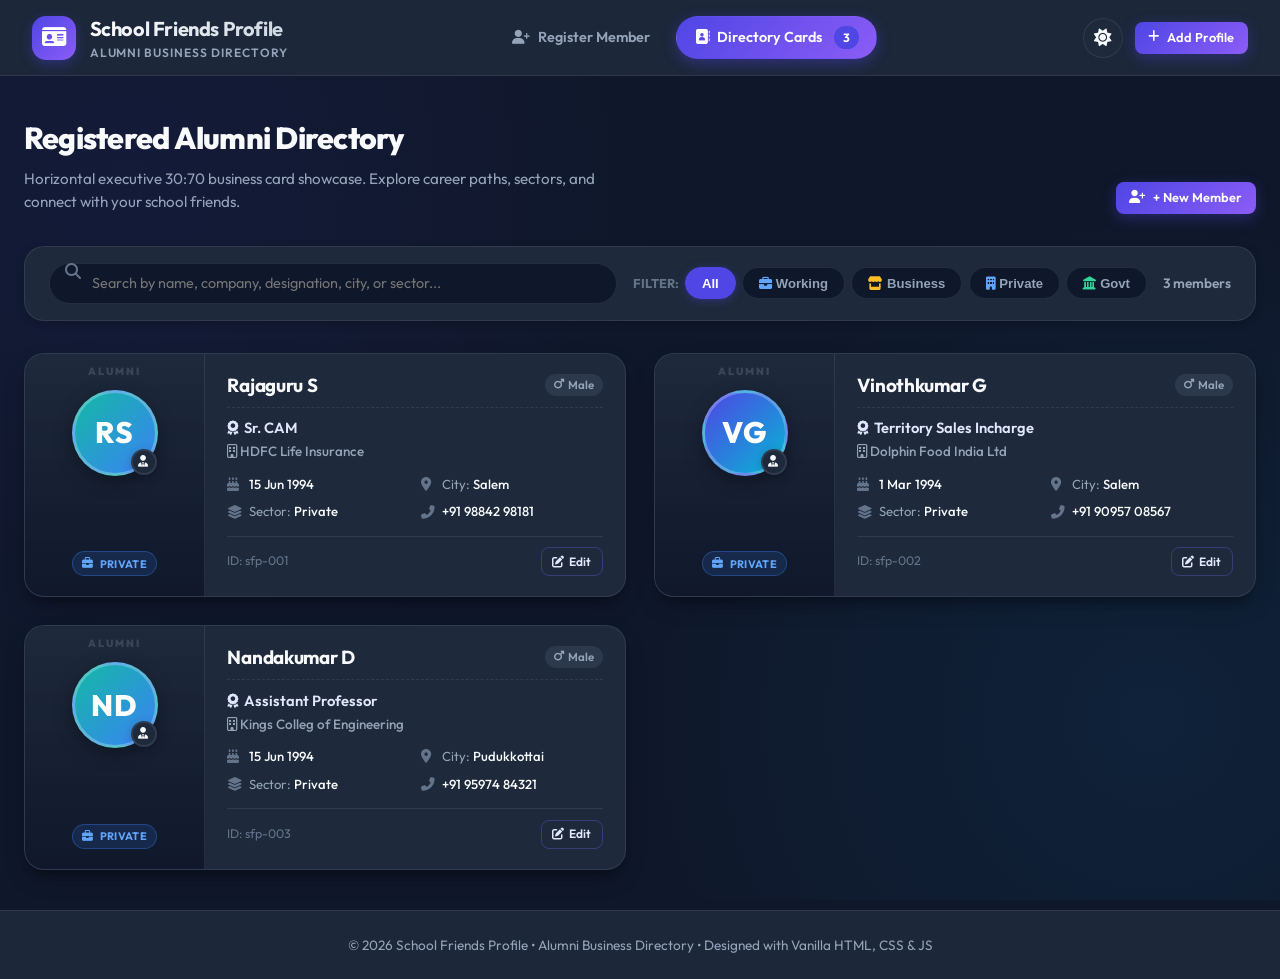
==== profiles.html @ 25471fa2 "INit" ====
<!DOCTYPE html>
<html lang="en" data-theme="dark">
<head>
  <meta charset="UTF-8">
  <meta name="viewport" content="width=device-width, initial-scale=1.0">
  <title>School Friends Profile | Business Card Directory</title>
  
  <!-- Modern Google Fonts -->
  <link rel="preconnect" href="https://fonts.googleapis.com">
  <link rel="preconnect" href="https://fonts.gstatic.com" crossorigin>
  <link href="https://fonts.googleapis.com/css2?family=Outfit:wght@400;500;600;700;800&family=Plus+Jakarta+Sans:wght@400;500;600;700&display=swap" rel="stylesheet">
  
  <!-- Font Awesome Icons -->
  <link rel="stylesheet" href="https://cdnjs.cloudflare.com/ajax/libs/font-awesome/6.5.1/css/all.min.css">
  
  <!-- Custom Styles -->
  <link rel="stylesheet" href="css/style.css">
</head>
<body>

  <!-- Navigation Bar -->
  <header class="site-header">
    <div class="header-container">
      <div class="brand">
        <div class="brand-icon">
          <i class="fas fa-id-card"></i>
        </div>
        <div class="brand-text">
          <h1>School Friends Profile</h1>
          <p>Alumni Business Directory</p>
        </div>
      </div>

      <nav>
        <ul class="nav-links">
          <li class="nav-item">
            <a href="index.html">
              <i class="fas fa-user-plus"></i>
              <span>Register Member</span>
            </a>
          </li>
          <li class="nav-item">
            <a href="profiles.html" class="active">
              <i class="fas fa-address-book"></i>
              <span>Directory Cards</span>
              <span class="badge-count" id="navProfileCount">0</span>
            </a>
          </li>
        </ul>
      </nav>

      <div class="header-actions">
        <button type="button" class="btn-icon" id="themeToggleBtn" title="Toggle Light/Dark Theme">
          <i class="fas fa-sun"></i>
        </button>
        <a href="index.html" class="btn btn-primary btn-sm">
          <i class="fas fa-plus"></i> Add Profile
        </a>
      </div>
    </div>
  </header>

  <!-- Main Content -->
  <main class="main-wrapper">
    <!-- Page Header Intro -->
    <div class="page-intro">
      <div>
        <h2 class="page-title">Registered Alumni Directory</h2>
        <p class="page-subtitle">Horizontal executive 30:70 business card showcase. Explore career paths, sectors, and connect with your school friends.</p>
      </div>
      <div class="page-intro-actions">
        <a href="index.html" class="btn btn-primary btn-sm">
          <i class="fas fa-user-plus"></i> + New Member
        </a>
      </div>
    </div>

    <!-- Search & Filter Controls -->
    <section class="filter-bar">
      <!-- Search Input -->
      <div class="search-box">
        <i class="fas fa-search input-icon"></i>
        <input 
          type="text" 
          id="searchQuery" 
          class="search-input" 
          placeholder="Search by name, company, designation, city, or sector..."
        >
      </div>

      <!-- Filter Category Pills -->
      <div class="filter-pills">
        <span style="font-size: 0.8rem; font-weight: 700; color: var(--text-dim); text-transform: uppercase;">Filter:</span>
        <button type="button" class="filter-pill active" data-filter="ALL">All</button>
        <button type="button" class="filter-pill" data-filter="Working">
          <i class="fas fa-briefcase" style="color: #60a5fa;"></i> Working
        </button>
        <button type="button" class="filter-pill" data-filter="Business">
          <i class="fas fa-store" style="color: #fbbf24;"></i> Business
        </button>
        <button type="button" class="filter-pill" data-filter="Private">
          <i class="fas fa-building" style="color: #60a5fa;"></i> Private
        </button>
        <button type="button" class="filter-pill" data-filter="Govt">
          <i class="fas fa-landmark" style="color: #34d399;"></i> Govt
        </button>
      </div>

      <div style="font-size: 0.85rem; color: var(--text-muted); font-weight: 600;" id="filteredCount">
        Showing all members
      </div>
    </section>

    <!-- 30:70 Horizontal Business Cards Grid -->
    <section class="biz-cards-grid" id="bizCardsContainer">
      <!-- Cards rendered dynamically via js/profiles.js -->
    </section>
  </main>

  <!-- Footer -->
  <footer class="site-footer">
    <p>&copy; 2026 School Friends Profile &bull; Alumni Business Directory &bull; Designed with Vanilla HTML, CSS & JS</p>
  </footer>

  <!-- Scripts -->
  <script src="js/app.js"></script>
  <script src="js/profiles.js"></script>
</body>
</html>
---- css/style.css ----
/* ==========================================================================
   School Friends Profile - Modern Executive Business Card Design System
   ========================================================================== */

:root {
  --primary: #4f46e5;
  --primary-hover: #4338ca;
  --primary-light: #e0e7ff;
  --secondary: #0ea5e9;
  --accent: #8b5cf6;
  
  --bg-app: #0f172a;
  --bg-surface: #1e293b;
  --bg-surface-elevated: #334155;
  --bg-card: rgba(30, 41, 59, 0.95);
  --bg-input: #0f172a;
  
  --text-main: #f8fafc;
  --text-muted: #94a3b8;
  --text-dim: #64748b;
  
  --border-color: rgba(148, 163, 184, 0.15);
  --border-focus: #6366f1;
  
  --sector-private-bg: rgba(59, 130, 246, 0.15);
  --sector-private-text: #60a5fa;
  --sector-private-border: rgba(59, 130, 246, 0.35);

  --sector-govt-bg: rgba(16, 185, 129, 0.15);
  --sector-govt-text: #34d399;
  --sector-govt-border: rgba(16, 185, 129, 0.35);

  --sector-self-bg: rgba(245, 158, 11, 0.15);
  --sector-self-text: #fbbf24;
  --sector-self-border: rgba(245, 158, 11, 0.35);

  --radius-sm: 8px;
  --radius-md: 14px;
  --radius-lg: 20px;
  --radius-full: 9999px;

  --shadow-sm: 0 2px 8px rgba(0, 0, 0, 0.2);
  --shadow-md: 0 10px 25px -5px rgba(0, 0, 0, 0.3), 0 8px 10px -6px rgba(0, 0, 0, 0.3);
  --shadow-lg: 0 20px 40px -15px rgba(0, 0, 0, 0.5);
  --shadow-glow: 0 0 25px rgba(99, 102, 241, 0.25);
  
  --transition: all 0.25s cubic-bezier(0.4, 0, 0.2, 1);
  --font-family: 'Outfit', 'Plus Jakarta Sans', -apple-system, BlinkMacSystemFont, sans-serif;
}

/* Light Theme Variables */
[data-theme="light"] {
  --bg-app: #f1f5f9;
  --bg-surface: #ffffff;
  --bg-surface-elevated: #f8fafc;
  --bg-card: rgba(255, 255, 255, 0.96);
  --bg-input: #f8fafc;
  
  --text-main: #0f172a;
  --text-muted: #475569;
  --text-dim: #94a3b8;
  
  --border-color: rgba(203, 213, 225, 0.8);
  --border-focus: #4f46e5;
  
  --sector-private-bg: #eff6ff;
  --sector-private-text: #1d4ed8;
  --sector-private-border: #bfdbfe;

  --sector-govt-bg: #ecfdf5;
  --sector-govt-text: #047857;
  --sector-govt-border: #a7f3d0;

  --sector-self-bg: #fffbeb;
  --sector-self-text: #b45309;
  --sector-self-border: #fde68a;

  --shadow-sm: 0 2px 6px rgba(15, 23, 42, 0.05);
  --shadow-md: 0 10px 25px -5px rgba(15, 23, 42, 0.08);
  --shadow-lg: 0 20px 35px -10px rgba(15, 23, 42, 0.12);
}

/* Reset & Base */
*, *::before, *::after {
  box-sizing: border-box;
  margin: 0;
  padding: 0;
}

body {
  font-family: var(--font-family);
  background-color: var(--bg-app);
  color: var(--text-main);
  min-height: 100vh;
  line-height: 1.5;
  display: flex;
  flex-direction: column;
  transition: background-color 0.3s ease, color 0.3s ease;
  overflow-x: hidden;
  background-image: 
    radial-gradient(circle at 10% 20%, rgba(79, 70, 229, 0.08) 0%, transparent 40%),
    radial-gradient(circle at 90% 80%, rgba(14, 165, 233, 0.08) 0%, transparent 40%);
  background-attachment: fixed;
}

a {
  color: inherit;
  text-decoration: none;
}

/* ==========================================================================
   Header & Navigation
   ========================================================================== */
.site-header {
  position: sticky;
  top: 0;
  z-index: 100;
  background: var(--bg-card);
  backdrop-filter: blur(12px);
  -webkit-backdrop-filter: blur(12px);
  border-bottom: 1px solid var(--border-color);
  padding: 0.85rem 2rem;
  transition: var(--transition);
}

.header-container {
  max-width: 1300px;
  margin: 0 auto;
  display: flex;
  align-items: center;
  justify-content: space-between;
  gap: 1.5rem;
}

.brand {
  display: flex;
  align-items: center;
  gap: 0.85rem;
}

.brand-icon {
  width: 44px;
  height: 44px;
  border-radius: var(--radius-md);
  background: linear-gradient(135deg, var(--primary), var(--accent));
  display: flex;
  align-items: center;
  justify-content: center;
  color: #fff;
  font-size: 1.35rem;
  box-shadow: 0 4px 12px rgba(79, 70, 229, 0.35);
}

.brand-text h1 {
  font-size: 1.25rem;
  font-weight: 700;
  letter-spacing: -0.02em;
  background: linear-gradient(120deg, #fff, #cbd5e1);
  -webkit-background-clip: text;
  -webkit-text-fill-color: transparent;
}

[data-theme="light"] .brand-text h1 {
  background: linear-gradient(120deg, #0f172a, #334155);
  -webkit-background-clip: text;
  -webkit-text-fill-color: transparent;
}

.brand-text p {
  font-size: 0.75rem;
  color: var(--text-muted);
  text-transform: uppercase;
  letter-spacing: 0.08em;
  font-weight: 600;
}

.nav-links {
  display: flex;
  align-items: center;
  gap: 0.5rem;
  list-style: none;
}

.nav-item a {
  display: flex;
  align-items: center;
  gap: 0.5rem;
  padding: 0.55rem 1.1rem;
  font-size: 0.9rem;
  font-weight: 600;
  border-radius: var(--radius-full);
  color: var(--text-muted);
  transition: var(--transition);
  border: 1px solid transparent;
}

.nav-item a:hover {
  color: var(--text-main);
  background: rgba(148, 163, 184, 0.1);
}

.nav-item a.active {
  color: #ffffff;
  background: linear-gradient(135deg, var(--primary), var(--accent));
  box-shadow: 0 4px 14px rgba(79, 70, 229, 0.4);
}

.header-actions {
  display: flex;
  align-items: center;
  gap: 0.75rem;
}

.btn-icon {
  width: 40px;
  height: 40px;
  border-radius: var(--radius-full);
  background: var(--bg-surface);
  border: 1px solid var(--border-color);
  color: var(--text-main);
  display: flex;
  align-items: center;
  justify-content: center;
  cursor: pointer;
  transition: var(--transition);
  font-size: 1.1rem;
}

.btn-icon:hover {
  background: var(--bg-surface-elevated);
  transform: translateY(-2px);
  border-color: var(--border-focus);
}

.badge-count {
  background: var(--primary);
  color: white;
  font-size: 0.75rem;
  padding: 0.15rem 0.55rem;
  border-radius: var(--radius-full);
  font-weight: 700;
  margin-left: 0.25rem;
}

/* ==========================================================================
   Main Content Layout
   ========================================================================== */
.main-wrapper {
  flex: 1;
  max-width: 1300px;
  width: 100%;
  margin: 0 auto;
  padding: 2.5rem 1.5rem;
}

.page-intro {
  margin-bottom: 2rem;
  display: flex;
  justify-content: space-between;
  align-items: flex-end;
  flex-wrap: wrap;
  gap: 1.5rem;
}

.page-title {
  font-size: 1.9rem;
  font-weight: 800;
  letter-spacing: -0.025em;
  margin-bottom: 0.4rem;
}

.page-subtitle {
  color: var(--text-muted);
  font-size: 0.95rem;
  max-width: 600px;
}

/* ==========================================================================
   Buttons & Badges
   ========================================================================== */
.btn {
  display: inline-flex;
  align-items: center;
  justify-content: center;
  gap: 0.5rem;
  padding: 0.65rem 1.35rem;
  border-radius: var(--radius-md);
  font-size: 0.92rem;
  font-weight: 600;
  cursor: pointer;
  transition: var(--transition);
  border: none;
  font-family: inherit;
  text-decoration: none;
}

.btn-primary {
  background: linear-gradient(135deg, var(--primary), var(--accent));
  color: #fff;
  box-shadow: 0 4px 14px rgba(79, 70, 229, 0.35);
}

.btn-primary:hover {
  background: linear-gradient(135deg, var(--primary-hover), var(--primary));
  box-shadow: 0 6px 20px rgba(79, 70, 229, 0.5);
  transform: translateY(-2px);
}

.btn-outline {
  background: transparent;
  color: var(--text-main);
  border: 1px solid var(--border-color);
}

.btn-outline:hover {
  background: var(--bg-surface);
  border-color: var(--text-muted);
  transform: translateY(-2px);
}

.btn-secondary {
  background: var(--bg-surface-elevated);
  color: var(--text-main);
  border: 1px solid var(--border-color);
}

.btn-secondary:hover {
  background: var(--primary);
  color: #fff;
  border-color: var(--primary);
}

.btn-sm {
  padding: 0.4rem 0.85rem;
  font-size: 0.8rem;
  border-radius: var(--radius-sm);
}

/* Sector Badges */
.sector-badge {
  display: inline-flex;
  align-items: center;
  gap: 0.4rem;
  padding: 0.25rem 0.75rem;
  border-radius: var(--radius-full);
  font-size: 0.75rem;
  font-weight: 700;
  letter-spacing: 0.03em;
  text-transform: uppercase;
  border: 1px solid transparent;
}

.sector-private {
  background: var(--sector-private-bg);
  color: var(--sector-private-text);
  border-color: var(--sector-private-border);
}

.sector-govt {
  background: var(--sector-govt-bg);
  color: var(--sector-govt-text);
  border-color: var(--sector-govt-border);
}

.sector-self {
  background: var(--sector-self-bg);
  color: var(--sector-self-text);
  border-color: var(--sector-self-border);
}

/* ==========================================================================
   Form Page Styles
   ========================================================================== */
.form-layout {
  display: grid;
  grid-template-columns: 1fr 380px;
  gap: 2rem;
  align-items: start;
}

@media (max-width: 960px) {
  .form-layout {
    grid-template-columns: 1fr;
  }
}

.form-card {
  background: var(--bg-surface);
  border: 1px solid var(--border-color);
  border-radius: var(--radius-lg);
  padding: 2.25rem;
  box-shadow: var(--shadow-md);
  position: relative;
  overflow: hidden;
}

.form-card::before {
  content: '';
  position: absolute;
  top: 0;
  left: 0;
  right: 0;
  height: 4px;
  background: linear-gradient(90deg, var(--primary), var(--accent), var(--secondary));
}

.form-grid {
  display: grid;
  grid-template-columns: repeat(2, 1fr);
  gap: 1.25rem 1.5rem;
  margin-top: 1.5rem;
}

.form-col-full {
  grid-column: span 2;
}

@media (max-width: 640px) {
  .form-grid {
    grid-template-columns: 1fr;
  }
  .form-col-full {
    grid-column: span 1;
  }
  .form-card {
    padding: 1.5rem;
  }
}

.form-group {
  display: flex;
  flex-direction: column;
  gap: 0.45rem;
}

.form-label {
  font-size: 0.85rem;
  font-weight: 600;
  color: var(--text-main);
  display: flex;
  align-items: center;
  gap: 0.35rem;
}

.form-label .required {
  color: #ef4444;
}

.input-wrapper {
  position: relative;
  display: flex;
  align-items: center;
}

.input-icon {
  position: absolute;
  left: 1rem;
  color: var(--text-dim);
  font-size: 1rem;
  pointer-events: none;
}

.form-control {
  width: 100%;
  padding: 0.75rem 1rem 0.75rem 2.65rem;
  background: var(--bg-input);
  border: 1px solid var(--border-color);
  border-radius: var(--radius-md);
  color: var(--text-main);
  font-size: 0.95rem;
  font-family: inherit;
  transition: var(--transition);
}

.form-control:focus {
  outline: none;
  border-color: var(--border-focus);
  box-shadow: 0 0 0 3px rgba(99, 102, 241, 0.2);
}

.form-control::placeholder {
  color: var(--text-dim);
}

/* Radio Sector Group */
.sector-options {
  display: grid;
  grid-template-columns: repeat(3, 1fr);
  gap: 0.75rem;
  margin-top: 0.25rem;
}

.sector-option {
  position: relative;
}

.sector-option input[type="radio"] {
  position: absolute;
  opacity: 0;
  width: 0;
  height: 0;
}

.sector-label {
  display: flex;
  flex-direction: column;
  align-items: center;
  justify-content: center;
  gap: 0.35rem;
  padding: 0.75rem 0.5rem;
  border: 1px solid var(--border-color);
  border-radius: var(--radius-md);
  background: var(--bg-input);
  cursor: pointer;
  transition: var(--transition);
  text-align: center;
  font-size: 0.85rem;
  font-weight: 600;
}

.sector-option input[type="radio"]:checked + .sector-label {
  border-color: var(--primary);
  background: rgba(79, 70, 229, 0.12);
  color: #fff;
  box-shadow: 0 0 0 2px rgba(79, 70, 229, 0.3);
}

[data-theme="light"] .sector-option input[type="radio"]:checked + .sector-label {
  color: var(--primary);
}

.sector-label i {
  font-size: 1.25rem;
}

.occ-type-label {
  padding: 1rem 0.85rem;
  border-radius: var(--radius-md);
  border: 1.5px solid var(--border-color);
  background: var(--bg-input);
  display: flex;
  flex-direction: column;
  align-items: center;
  justify-content: center;
  gap: 0.35rem;
  cursor: pointer;
  transition: var(--transition);
}

.occ-type-label:hover {
  border-color: var(--primary);
  transform: translateY(-2px);
}

/* Photo Uploader Component in Form */
.photo-uploader-box {
  display: flex;
  align-items: center;
  gap: 1.5rem;
  padding: 1rem;
  background: var(--bg-input);
  border: 1px dashed var(--border-color);
  border-radius: var(--radius-md);
  transition: var(--transition);
}

.photo-uploader-box:hover {
  border-color: var(--primary);
}

.photo-preview-wrap {
  width: 75px;
  height: 75px;
  border-radius: var(--radius-md);
  overflow: hidden;
  border: 2px solid var(--border-color);
  background: var(--bg-surface-elevated);
  flex-shrink: 0;
  position: relative;
}

.photo-preview-wrap img {
  width: 100%;
  height: 100%;
  object-fit: cover;
}

.photo-upload-controls {
  flex: 1;
}

.photo-upload-controls p {
  font-size: 0.8rem;
  color: var(--text-muted);
  margin-top: 0.35rem;
}

.file-input-btn {
  display: inline-flex;
  align-items: center;
  gap: 0.4rem;
  font-size: 0.85rem;
  font-weight: 600;
  padding: 0.45rem 0.95rem;
  background: var(--bg-surface-elevated);
  border: 1px solid var(--border-color);
  border-radius: var(--radius-sm);
  color: var(--text-main);
  cursor: pointer;
  transition: var(--transition);
}

.file-input-btn:hover {
  background: var(--primary);
  color: #fff;
  border-color: var(--primary);
}

/* Sidebar Live Card Preview */
.live-preview-panel {
  position: sticky;
  top: 90px;
}

.preview-title {
  font-size: 0.9rem;
  text-transform: uppercase;
  letter-spacing: 0.08em;
  font-weight: 700;
  color: var(--text-dim);
  margin-bottom: 0.85rem;
  display: flex;
  align-items: center;
  gap: 0.5rem;
}

/* ==========================================================================
   Horizontal Business Card (30:70 Split)
   ========================================================================== */
.biz-cards-grid {
  display: grid;
  grid-template-columns: repeat(auto-fill, minmax(480px, 1fr));
  gap: 1.75rem;
}

@media (max-width: 580px) {
  .biz-cards-grid {
    grid-template-columns: 1fr;
  }
}

.biz-card {
  display: grid;
  grid-template-columns: 30% 70%;
  min-height: 235px;
  background: var(--bg-surface);
  border: 1px solid var(--border-color);
  border-radius: var(--radius-lg);
  overflow: hidden;
  box-shadow: var(--shadow-md);
  transition: var(--transition);
  position: relative;
}

.biz-card:hover {
  transform: translateY(-4px);
  box-shadow: var(--shadow-lg), var(--shadow-glow);
  border-color: rgba(99, 102, 241, 0.4);
}

/* 30% Left Section (Visual / Profile Avatar / Admin Action) */
.biz-card-visual {
  width: 100%;
  background: linear-gradient(180deg, rgba(30, 41, 59, 0.8) 0%, rgba(15, 23, 42, 0.95) 100%);
  border-right: 1px solid var(--border-color);
  padding: 1.25rem 0.75rem;
  display: flex;
  flex-direction: column;
  align-items: center;
  justify-content: space-between;
  text-align: center;
  position: relative;
  overflow: hidden;
}

[data-theme="light"] .biz-card-visual {
  background: linear-gradient(180deg, #f8fafc 0%, #f1f5f9 100%);
  border-right-color: rgba(203, 213, 225, 0.8);
}

/* Decorative watermark in 30% visual */
.biz-card-visual::before {
  content: 'ALUMNI';
  position: absolute;
  top: 10px;
  font-size: 0.65rem;
  font-weight: 900;
  letter-spacing: 0.2em;
  color: var(--text-dim);
  opacity: 0.4;
  text-transform: uppercase;
}

.biz-avatar-box {
  position: relative;
  width: 86px;
  height: 86px;
  margin-top: 1rem;
  margin-bottom: 0.5rem;
}

.biz-avatar-circle {
  width: 100%;
  height: 100%;
  border-radius: var(--radius-full);
  display: flex;
  align-items: center;
  justify-content: center;
  font-weight: 800;
  font-size: 1.85rem;
  color: #ffffff;
  text-transform: uppercase;
  letter-spacing: 0.05em;
  box-shadow: 0 6px 18px rgba(0, 0, 0, 0.35);
  border: 3px solid rgba(255, 255, 255, 0.25);
  transition: var(--transition);
  user-select: none;
  position: relative;
}

[data-theme="light"] .biz-avatar-circle {
  border: 3px solid #ffffff;
  box-shadow: 0 6px 16px rgba(0, 0, 0, 0.12);
}

.biz-avatar-badge {
  position: absolute;
  bottom: -2px;
  right: -2px;
  width: 26px;
  height: 26px;
  border-radius: var(--radius-full);
  background: var(--bg-surface);
  border: 2px solid var(--border-color);
  color: var(--text-main);
  display: flex;
  align-items: center;
  justify-content: center;
  font-size: 0.72rem;
  box-shadow: var(--shadow-sm);
}

.biz-avatar-img {
  width: 100%;
  height: 100%;
  border-radius: var(--radius-full);
  object-fit: cover;
  border: 3px solid rgba(255, 255, 255, 0.15);
  box-shadow: 0 4px 12px rgba(0, 0, 0, 0.3);
  transition: var(--transition);
  background-color: var(--bg-surface-elevated);
}

[data-theme="light"] .biz-avatar-img {
  border: 3px solid #ffffff;
  box-shadow: 0 4px 10px rgba(0, 0, 0, 0.1);
}

/* Admin Image Update Overlay Button */
.admin-photo-trigger {
  position: absolute;
  bottom: 0;
  right: 0;
  width: 28px;
  height: 28px;
  border-radius: var(--radius-full);
  background: var(--primary);
  color: #fff;
  border: 2px solid var(--bg-surface);
  display: flex;
  align-items: center;
  justify-content: center;
  cursor: pointer;
  font-size: 0.75rem;
  transition: var(--transition);
  box-shadow: var(--shadow-sm);
}

.admin-photo-trigger:hover {
  background: var(--accent);
  transform: scale(1.15);
}

.biz-card-visual .sector-badge {
  font-size: 0.68rem;
  padding: 0.2rem 0.55rem;
  white-space: nowrap;
}

.admin-quick-text {
  font-size: 0.7rem;
  color: var(--text-dim);
  cursor: pointer;
  transition: var(--transition);
  margin-top: 0.25rem;
}

.admin-quick-text:hover {
  color: var(--primary-light);
  text-decoration: underline;
}

/* 70% Right Section (Detailed Business Information) */
.biz-card-content {
  width: 100%;
  padding: 1.25rem 1.4rem;
  display: flex;
  flex-direction: column;
  justify-content: space-between;
}

.biz-card-header {
  display: flex;
  align-items: flex-start;
  justify-content: space-between;
  gap: 0.5rem;
  margin-bottom: 0.6rem;
  padding-bottom: 0.6rem;
  border-bottom: 1px dashed var(--border-color);
}

.biz-name {
  font-size: 1.18rem;
  font-weight: 700;
  color: var(--text-main);
  line-height: 1.25;
  letter-spacing: -0.015em;
}

.biz-gender-tag {
  font-size: 0.72rem;
  padding: 0.15rem 0.55rem;
  border-radius: var(--radius-full);
  background: rgba(148, 163, 184, 0.12);
  color: var(--text-muted);
  font-weight: 600;
  display: inline-flex;
  align-items: center;
  gap: 0.25rem;
  flex-shrink: 0;
}

.biz-role-section {
  margin-bottom: 0.85rem;
}

.biz-designation {
  font-size: 0.92rem;
  font-weight: 600;
  color: var(--primary-light);
  display: flex;
  align-items: center;
  gap: 0.35rem;
}

[data-theme="light"] .biz-designation {
  color: var(--primary);
}

.biz-company {
  font-size: 0.84rem;
  color: var(--text-muted);
  font-weight: 500;
  margin-top: 0.1rem;
}

/* 70% Content Metadata Grid */
.biz-meta-grid {
  display: grid;
  grid-template-columns: 1fr 1fr;
  gap: 0.5rem 0.75rem;
  margin-bottom: 0.85rem;
  font-size: 0.82rem;
}

.biz-meta-item {
  display: flex;
  align-items: center;
  gap: 0.45rem;
  color: var(--text-muted);
}

.biz-meta-item i {
  color: var(--text-dim);
  font-size: 0.85rem;
  width: 14px;
}

.biz-meta-item strong {
  color: var(--text-main);
  font-weight: 500;
}

/* Card Footer Toolbar */
.biz-card-footer {
  display: flex;
  align-items: center;
  justify-content: space-between;
  padding-top: 0.65rem;
  border-top: 1px solid var(--border-color);
  font-size: 0.78rem;
  color: var(--text-dim);
}

.biz-card-actions {
  display: flex;
  align-items: center;
  gap: 0.45rem;
}

.action-btn {
  background: transparent;
  border: 1px solid var(--border-color);
  border-radius: var(--radius-sm);
  color: var(--text-muted);
  padding: 0.25rem 0.55rem;
  font-size: 0.75rem;
  cursor: pointer;
  transition: var(--transition);
  display: inline-flex;
  align-items: center;
  gap: 0.3rem;
  font-family: inherit;
}

.action-btn:hover {
  background: var(--bg-surface-elevated);
  color: var(--text-main);
  border-color: var(--border-focus);
}

.action-btn.edit-btn {
  color: var(--primary-light);
  border-color: rgba(99, 102, 241, 0.35);
  padding: 0.28rem 0.65rem;
  font-weight: 600;
}

.action-btn.edit-btn:hover {
  background: var(--primary);
  color: #ffffff;
  border-color: var(--primary);
  box-shadow: 0 2px 8px rgba(79, 70, 229, 0.35);
}

/* Responsive Horizontal Business Card scaling on mobile */
@media (max-width: 600px) {
  .biz-card {
    grid-template-columns: 32% 68%;
    min-height: 200px;
    border-radius: var(--radius-md);
  }
  .biz-card-visual {
    padding: 0.9rem 0.35rem;
  }
  .biz-card-visual::before {
    display: none; /* Hide top decorative watermark on mobile for cleaner look */
  }
  .biz-avatar-box {
    width: 64px;
    height: 64px;
    margin-top: 0.5rem;
    margin-bottom: 0.35rem;
  }
  .admin-photo-trigger {
    width: 24px;
    height: 24px;
    font-size: 0.65rem;
  }
  .biz-card-visual .sector-badge {
    font-size: 0.62rem;
    padding: 0.18rem 0.45rem;
    letter-spacing: 0;
  }
  .admin-quick-text {
    font-size: 0.64rem;
    margin-top: 0.2rem;
  }
  .biz-card-content {
    padding: 0.85rem 0.95rem;
  }
  .biz-card-header {
    margin-bottom: 0.4rem;
    padding-bottom: 0.4rem;
  }
  .biz-name {
    font-size: 1.05rem;
    line-height: 1.25;
  }
  .biz-gender-tag {
    font-size: 0.68rem;
    padding: 0.12rem 0.45rem;
  }
  .biz-role-section {
    margin-bottom: 0.55rem;
  }
  .biz-designation {
    font-size: 0.82rem;
  }
  .biz-company {
    font-size: 0.78rem;
  }
  .biz-meta-grid {
    grid-template-columns: 1fr;
    gap: 0.35rem;
    margin-bottom: 0.55rem;
    font-size: 0.78rem;
  }
  .biz-meta-item i {
    font-size: 0.78rem;
    width: 13px;
  }
  .biz-card-footer {
    padding-top: 0.5rem;
    font-size: 0.72rem;
  }
  .action-btn {
    padding: 0.22rem 0.48rem;
    font-size: 0.72rem;
  }
}

@media (max-width: 380px) {
  .biz-card {
    grid-template-columns: 34% 66%;
  }
  .biz-avatar-box {
    width: 54px;
    height: 54px;
  }
  .biz-card-content {
    padding: 0.75rem 0.75rem;
  }
  .biz-name {
    font-size: 0.96rem;
  }
  .biz-designation {
    font-size: 0.78rem;
  }
  .biz-meta-grid {
    font-size: 0.74rem;
  }
}

/* ==========================================================================
   Filter & Search Bar (Profiles Page)
   ========================================================================== */
.filter-bar {
  background: var(--bg-surface);
  border: 1px solid var(--border-color);
  border-radius: var(--radius-lg);
  padding: 1rem 1.5rem;
  margin-bottom: 2rem;
  display: flex;
  align-items: center;
  justify-content: space-between;
  flex-wrap: wrap;
  gap: 1rem;
  box-shadow: var(--shadow-sm);
}

.search-box {
  position: relative;
  flex: 1;
  min-width: 260px;
}

.search-input {
  width: 100%;
  padding: 0.65rem 1rem 0.65rem 2.6rem;
  background: var(--bg-input);
  border: 1px solid var(--border-color);
  border-radius: var(--radius-full);
  color: var(--text-main);
  font-size: 0.9rem;
  font-family: inherit;
}

.search-input:focus {
  outline: none;
  border-color: var(--border-focus);
}

.filter-pills {
  display: flex;
  align-items: center;
  gap: 0.4rem;
  flex-wrap: wrap;
}

.filter-pill {
  padding: 0.45rem 1rem;
  border-radius: var(--radius-full);
  background: var(--bg-input);
  border: 1px solid var(--border-color);
  color: var(--text-muted);
  font-size: 0.82rem;
  font-weight: 600;
  cursor: pointer;
  transition: var(--transition);
}

.filter-pill:hover {
  color: var(--text-main);
  background: var(--bg-surface-elevated);
}

.filter-pill.active {
  background: var(--primary);
  color: #fff;
  border-color: var(--primary);
  box-shadow: 0 2px 8px rgba(79, 70, 229, 0.35);
}

/* ==========================================================================
   Modals & Popups (Admin Image Modal, Export/Import JSON)
   ========================================================================== */
.modal-backdrop {
  position: fixed;
  inset: 0;
  background: rgba(0, 0, 0, 0.7);
  backdrop-filter: blur(5px);
  -webkit-backdrop-filter: blur(5px);
  display: flex;
  align-items: center;
  justify-content: center;
  padding: 1.5rem;
  z-index: 1000;
  opacity: 0;
  pointer-events: none;
  transition: opacity 0.25s ease;
}

.modal-backdrop.open {
  opacity: 1;
  pointer-events: auto;
}

.modal-card {
  background: var(--bg-surface);
  border: 1px solid var(--border-color);
  border-radius: var(--radius-lg);
  max-width: 500px;
  width: 100%;
  padding: 2rem;
  box-shadow: var(--shadow-lg);
  transform: translateY(20px) scale(0.97);
  transition: transform 0.25s cubic-bezier(0.4, 0, 0.2, 1);
}

.modal-backdrop.open .modal-card {
  transform: translateY(0) scale(1);
}

.modal-header {
  display: flex;
  align-items: center;
  justify-content: space-between;
  margin-bottom: 1.25rem;
  padding-bottom: 0.75rem;
  border-bottom: 1px solid var(--border-color);
}

.modal-title {
  font-size: 1.25rem;
  font-weight: 700;
  display: flex;
  align-items: center;
  gap: 0.5rem;
}

.modal-close {
  background: transparent;
  border: none;
  color: var(--text-dim);
  font-size: 1.25rem;
  cursor: pointer;
  padding: 0.25rem;
  border-radius: var(--radius-sm);
  transition: var(--transition);
}

.modal-close:hover {
  color: #ef4444;
}

.modal-footer {
  margin-top: 1.5rem;
  display: flex;
  align-items: center;
  justify-content: flex-end;
  gap: 0.75rem;
}

/* Avatar presets in Admin modal */
.avatar-presets {
  display: grid;
  grid-template-columns: repeat(5, 1fr);
  gap: 0.6rem;
  margin: 1rem 0;
}

.preset-thumb {
  width: 100%;
  aspect-ratio: 1;
  border-radius: var(--radius-md);
  object-fit: cover;
  cursor: pointer;
  border: 2px solid transparent;
  transition: var(--transition);
}

.preset-thumb:hover, .preset-thumb.selected {
  border-color: var(--primary);
  transform: scale(1.08);
  box-shadow: 0 4px 10px rgba(79, 70, 229, 0.4);
}

/* Toast Notifications */
.toast-container {
  position: fixed;
  bottom: 2rem;
  right: 2rem;
  display: flex;
  flex-direction: column;
  gap: 0.75rem;
  z-index: 9999;
}

.toast {
  padding: 0.9rem 1.25rem;
  background: var(--bg-surface);
  border: 1px solid var(--border-color);
  border-radius: var(--radius-md);
  color: var(--text-main);
  box-shadow: var(--shadow-lg);
  display: flex;
  align-items: center;
  gap: 0.75rem;
  font-size: 0.9rem;
  min-width: 280px;
  animation: slideInToast 0.3s cubic-bezier(0.4, 0, 0.2, 1);
  border-left: 4px solid var(--primary);
}

.toast.success {
  border-left-color: #10b981;
}

.toast.error {
  border-left-color: #ef4444;
}

@keyframes slideInToast {
  from {
    transform: translateX(100%);
    opacity: 0;
  }
  to {
    transform: translateX(0);
    opacity: 1;
  }
}

/* Empty State */
.empty-state {
  text-align: center;
  padding: 4rem 2rem;
  background: var(--bg-surface);
  border: 1px dashed var(--border-color);
  border-radius: var(--radius-lg);
  grid-column: 1 / -1;
}

.empty-state i {
  font-size: 3.5rem;
  color: var(--text-dim);
  margin-bottom: 1rem;
}

.empty-state h3 {
  font-size: 1.25rem;
  margin-bottom: 0.5rem;
}

.empty-state p {
  color: var(--text-muted);
  max-width: 450px;
  margin: 0 auto 1.5rem;
  font-size: 0.92rem;
}

/* Footer */
.site-footer {
  margin-top: auto;
  border-top: 1px solid var(--border-color);
  background: var(--bg-card);
  padding: 1.5rem 2rem;
  text-align: center;
  font-size: 0.85rem;
  color: var(--text-muted);
}

/* ==========================================================================
   Comprehensive Mobile & Tablet Responsive Media Queries
   ========================================================================== */

/* Tablets & Large Phones (max-width: 768px) */
@media (max-width: 768px) {
  .site-header {
    padding: 0.65rem 1rem;
  }

  .header-container {
    flex-wrap: wrap;
    gap: 0.65rem;
  }

  .brand {
    gap: 0.65rem;
  }

  .brand-icon {
    width: 38px;
    height: 38px;
    font-size: 1.15rem;
  }

  .brand-text h1 {
    font-size: 1.05rem;
  }

  .brand-text p {
    font-size: 0.68rem;
  }

  nav {
    order: 3;
    width: 100%;
    margin-top: 0.2rem;
  }

  .nav-links {
    width: 100%;
    display: flex;
    background: var(--bg-surface);
    padding: 0.25rem;
    border-radius: var(--radius-full);
    border: 1px solid var(--border-color);
    gap: 0.25rem;
  }

  .nav-item {
    flex: 1;
  }

  .nav-item a {
    width: 100%;
    justify-content: center;
    padding: 0.45rem 0.65rem;
    font-size: 0.82rem;
  }
}

/* Mobile Devices (max-width: 640px) */
@media (max-width: 640px) {
  .main-wrapper {
    padding: 1.25rem 0.85rem;
  }

  .page-intro {
    flex-direction: column;
    align-items: stretch;
    gap: 0.85rem;
    margin-bottom: 1.25rem;
  }

  .page-title {
    font-size: 1.45rem;
  }

  .page-subtitle {
    font-size: 0.88rem;
  }

  .page-intro-actions {
    display: flex;
    gap: 0.5rem;
    width: 100%;
  }

  .page-intro-actions .btn {
    width: 100%;
    padding: 0.6rem 1rem;
    font-size: 0.88rem;
    text-align: center;
  }

  /* Filter Bar Mobile */
  .filter-bar {
    padding: 0.85rem 1rem;
    gap: 0.75rem;
    flex-direction: column;
    align-items: stretch;
    margin-bottom: 1.25rem;
  }

  .search-box {
    min-width: 0;
    width: 100%;
  }

  .search-input {
    font-size: 16px; /* Prevents auto zoom on iOS */
    padding: 0.65rem 0.85rem 0.65rem 2.4rem;
  }

  .filter-pills {
    display: flex;
    width: 100%;
    overflow-x: auto;
    white-space: nowrap;
    padding-bottom: 0.25rem;
    -webkit-overflow-scrolling: touch;
    scrollbar-width: none;
    gap: 0.35rem;
  }

  .filter-pills::-webkit-scrollbar {
    display: none;
  }

  .filter-pill {
    padding: 0.4rem 0.85rem;
    font-size: 0.78rem;
    flex-shrink: 0;
  }

  #filteredCount {
    font-size: 0.78rem;
    text-align: right;
  }

  /* Form Layout Mobile */
  .form-card {
    padding: 1.25rem 1rem;
    border-radius: var(--radius-md);
  }

  .form-grid {
    grid-template-columns: 1fr;
    gap: 1rem;
    margin-top: 1rem;
  }

  .form-col-full {
    grid-column: span 1;
  }

  #workingSection, #businessSection {
    grid-template-columns: 1fr !important;
    gap: 1rem !important;
    padding: 1rem !important;
  }

  .form-control {
    font-size: 16px; /* Prevents auto zoom on iOS */
    padding: 0.75rem 0.85rem 0.75rem 2.5rem;
  }

  .photo-uploader-box {
    flex-direction: column;
    align-items: flex-start;
    gap: 0.85rem;
    padding: 0.85rem;
  }

  .photo-preview-wrap {
    width: 65px;
    height: 65px;
  }

  .photo-upload-controls {
    width: 100%;
  }

  .form-actions-bar {
    flex-direction: column-reverse;
    gap: 0.65rem !important;
  }

  .form-actions-bar .btn {
    width: 100%;
  }
}

/* Modals & Toasts Mobile (max-width: 600px) */
@media (max-width: 600px) {
  .modal-backdrop {
    padding: 0.85rem;
  }

  .modal-card {
    padding: 1.25rem 1rem;
    max-height: 90vh;
    overflow-y: auto;
  }

  .modal-footer {
    flex-direction: column-reverse;
    gap: 0.5rem;
  }

  .modal-footer .btn {
    width: 100%;
  }

  .avatar-presets {
    grid-template-columns: repeat(5, 1fr);
    gap: 0.4rem;
  }

  .toast-container {
    bottom: 1rem;
    left: 1rem;
    right: 1rem;
  }

  .toast {
    min-width: 0;
    width: 100%;
  }

  .site-footer {
    padding: 1.25rem 1rem;
    font-size: 0.78rem;
  }
}
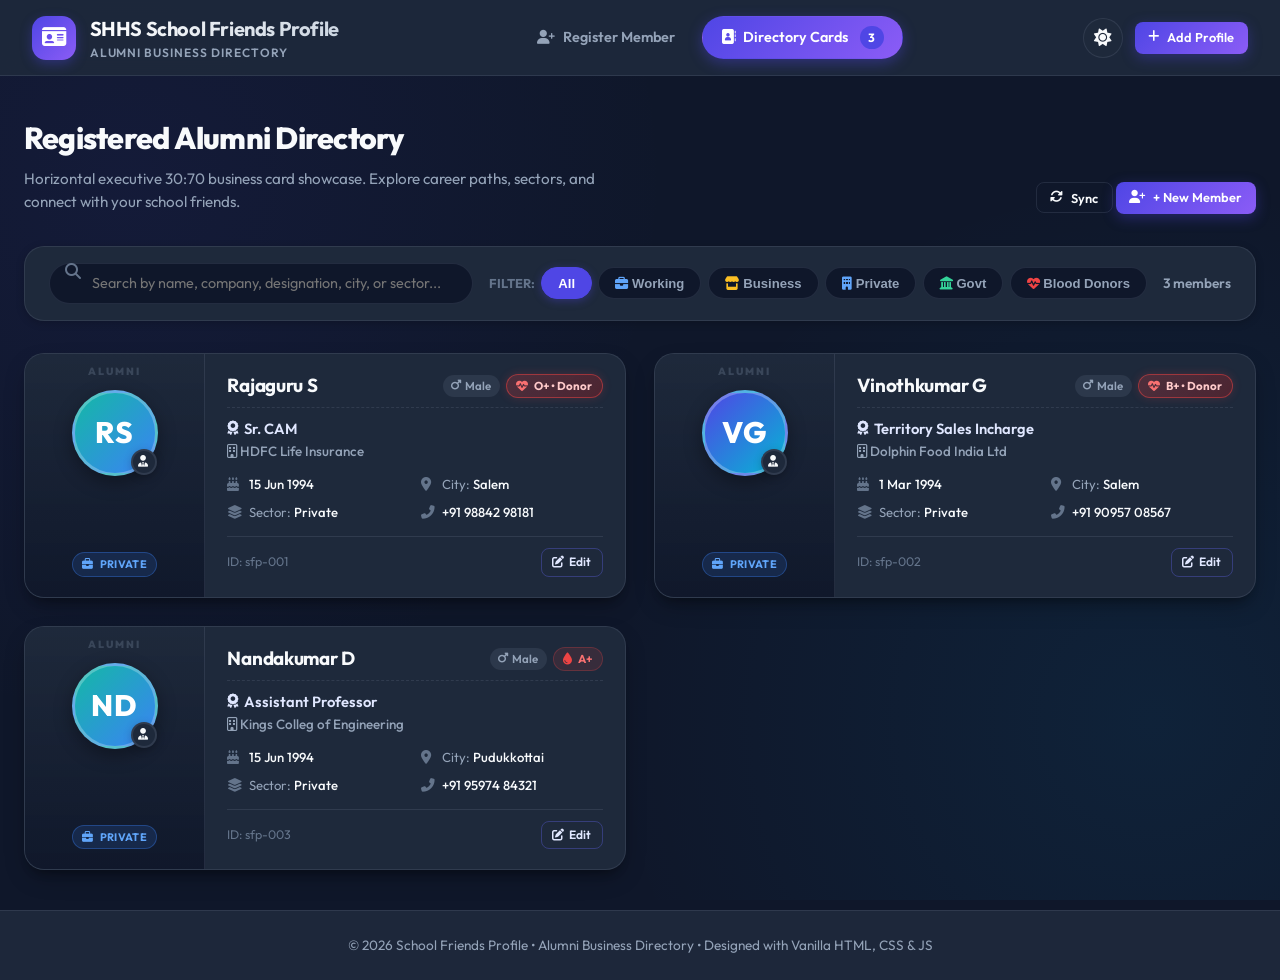
==== commit 73132b4d: "Added Gsheet" ====
--- a/profiles.html
+++ b/profiles.html
@@ -1,21 +1,25 @@
 <!DOCTYPE html>
 <html lang="en" data-theme="dark">
+
 <head>
   <meta charset="UTF-8">
   <meta name="viewport" content="width=device-width, initial-scale=1.0">
-  <title>School Friends Profile | Business Card Directory</title>
-  
+  <title>SHHS School Friends Profile | Business Card Directory</title>
+
   <!-- Modern Google Fonts -->
   <link rel="preconnect" href="https://fonts.googleapis.com">
   <link rel="preconnect" href="https://fonts.gstatic.com" crossorigin>
-  <link href="https://fonts.googleapis.com/css2?family=Outfit:wght@400;500;600;700;800&family=Plus+Jakarta+Sans:wght@400;500;600;700&display=swap" rel="stylesheet">
-  
+  <link
+    href="https://fonts.googleapis.com/css2?family=Outfit:wght@400;500;600;700;800&family=Plus+Jakarta+Sans:wght@400;500;600;700&display=swap"
+    rel="stylesheet">
+
   <!-- Font Awesome Icons -->
   <link rel="stylesheet" href="https://cdnjs.cloudflare.com/ajax/libs/font-awesome/6.5.1/css/all.min.css">
-  
+
   <!-- Custom Styles -->
   <link rel="stylesheet" href="css/style.css">
 </head>
+
 <body>
 
   <!-- Navigation Bar -->
@@ -26,7 +30,7 @@
           <i class="fas fa-id-card"></i>
         </div>
         <div class="brand-text">
-          <h1>School Friends Profile</h1>
+          <h1>SHHS School Friends Profile</h1>
           <p>Alumni Business Directory</p>
         </div>
       </div>
@@ -66,9 +70,14 @@
     <div class="page-intro">
       <div>
         <h2 class="page-title">Registered Alumni Directory</h2>
-        <p class="page-subtitle">Horizontal executive 30:70 business card showcase. Explore career paths, sectors, and connect with your school friends.</p>
+        <p class="page-subtitle">Horizontal executive 30:70 business card showcase. Explore career paths, sectors, and
+          connect with your school friends.</p>
       </div>
       <div class="page-intro-actions">
+        <button type="button" class="btn btn-outline btn-sm" id="syncSheetBtn"
+          title="Pull latest registrations directly">
+          <i class="fas fa-sync-alt"></i> Sync
+        </button>
         <a href="index.html" class="btn btn-primary btn-sm">
           <i class="fas fa-user-plus"></i> + New Member
         </a>
@@ -80,17 +89,14 @@
       <!-- Search Input -->
       <div class="search-box">
         <i class="fas fa-search input-icon"></i>
-        <input 
-          type="text" 
-          id="searchQuery" 
-          class="search-input" 
-          placeholder="Search by name, company, designation, city, or sector..."
-        >
+        <input type="text" id="searchQuery" class="search-input"
+          placeholder="Search by name, company, designation, city, or sector...">
       </div>
 
       <!-- Filter Category Pills -->
       <div class="filter-pills">
-        <span style="font-size: 0.8rem; font-weight: 700; color: var(--text-dim); text-transform: uppercase;">Filter:</span>
+        <span
+          style="font-size: 0.8rem; font-weight: 700; color: var(--text-dim); text-transform: uppercase;">Filter:</span>
         <button type="button" class="filter-pill active" data-filter="ALL">All</button>
         <button type="button" class="filter-pill" data-filter="Working">
           <i class="fas fa-briefcase" style="color: #60a5fa;"></i> Working
@@ -103,6 +109,9 @@
         </button>
         <button type="button" class="filter-pill" data-filter="Govt">
           <i class="fas fa-landmark" style="color: #34d399;"></i> Govt
+        </button>
+        <button type="button" class="filter-pill" data-filter="Donor">
+          <i class="fas fa-heartbeat" style="color: #ef4444;"></i> Blood Donors
         </button>
       </div>
 
@@ -119,11 +128,13 @@
 
   <!-- Footer -->
   <footer class="site-footer">
-    <p>&copy; 2026 School Friends Profile &bull; Alumni Business Directory &bull; Designed with Vanilla HTML, CSS & JS</p>
+    <p>&copy; 2026 School Friends Profile &bull; Alumni Business Directory &bull; Designed with Vanilla HTML, CSS & JS
+    </p>
   </footer>
 
   <!-- Scripts -->
   <script src="js/app.js"></script>
   <script src="js/profiles.js"></script>
 </body>
-</html>
+
+</html>
--- a/css/style.css
+++ b/css/style.css
@@ -8,20 +8,20 @@
   --primary-light: #e0e7ff;
   --secondary: #0ea5e9;
   --accent: #8b5cf6;
-  
+
   --bg-app: #0f172a;
   --bg-surface: #1e293b;
   --bg-surface-elevated: #334155;
   --bg-card: rgba(30, 41, 59, 0.95);
   --bg-input: #0f172a;
-  
+
   --text-main: #f8fafc;
   --text-muted: #94a3b8;
   --text-dim: #64748b;
-  
+
   --border-color: rgba(148, 163, 184, 0.15);
   --border-focus: #6366f1;
-  
+
   --sector-private-bg: rgba(59, 130, 246, 0.15);
   --sector-private-text: #60a5fa;
   --sector-private-border: rgba(59, 130, 246, 0.35);
@@ -43,7 +43,7 @@
   --shadow-md: 0 10px 25px -5px rgba(0, 0, 0, 0.3), 0 8px 10px -6px rgba(0, 0, 0, 0.3);
   --shadow-lg: 0 20px 40px -15px rgba(0, 0, 0, 0.5);
   --shadow-glow: 0 0 25px rgba(99, 102, 241, 0.25);
-  
+
   --transition: all 0.25s cubic-bezier(0.4, 0, 0.2, 1);
   --font-family: 'Outfit', 'Plus Jakarta Sans', -apple-system, BlinkMacSystemFont, sans-serif;
 }
@@ -55,14 +55,14 @@
   --bg-surface-elevated: #f8fafc;
   --bg-card: rgba(255, 255, 255, 0.96);
   --bg-input: #f8fafc;
-  
+
   --text-main: #0f172a;
   --text-muted: #475569;
   --text-dim: #94a3b8;
-  
+
   --border-color: rgba(203, 213, 225, 0.8);
   --border-focus: #4f46e5;
-  
+
   --sector-private-bg: #eff6ff;
   --sector-private-text: #1d4ed8;
   --sector-private-border: #bfdbfe;
@@ -81,7 +81,9 @@
 }
 
 /* Reset & Base */
-*, *::before, *::after {
+*,
+*::before,
+*::after {
   box-sizing: border-box;
   margin: 0;
   padding: 0;
@@ -97,7 +99,7 @@
   flex-direction: column;
   transition: background-color 0.3s ease, color 0.3s ease;
   overflow-x: hidden;
-  background-image: 
+  background-image:
     radial-gradient(circle at 10% 20%, rgba(79, 70, 229, 0.08) 0%, transparent 40%),
     radial-gradient(circle at 90% 80%, rgba(14, 165, 233, 0.08) 0%, transparent 40%);
   background-attachment: fixed;
@@ -419,9 +421,11 @@
   .form-grid {
     grid-template-columns: 1fr;
   }
+
   .form-col-full {
     grid-column: span 1;
   }
+
   .form-card {
     padding: 1.5rem;
   }
@@ -518,14 +522,14 @@
   font-weight: 600;
 }
 
-.sector-option input[type="radio"]:checked + .sector-label {
+.sector-option input[type="radio"]:checked+.sector-label {
   border-color: var(--primary);
   background: rgba(79, 70, 229, 0.12);
   color: #fff;
   box-shadow: 0 0 0 2px rgba(79, 70, 229, 0.3);
 }
 
-[data-theme="light"] .sector-option input[type="radio"]:checked + .sector-label {
+[data-theme="light"] .sector-option input[type="radio"]:checked+.sector-label {
   color: var(--primary);
 }
 
@@ -850,6 +854,94 @@
   flex-shrink: 0;
 }
 
+.blood-badge {
+  font-size: 0.72rem;
+  padding: 0.15rem 0.6rem;
+  border-radius: var(--radius-full);
+  background: rgba(239, 68, 68, 0.12);
+  color: #f87171;
+  border: 1px solid rgba(239, 68, 68, 0.25);
+  font-weight: 700;
+  display: inline-flex;
+  align-items: center;
+  gap: 0.35rem;
+  flex-shrink: 0;
+  transition: var(--transition);
+}
+
+.blood-badge i {
+  color: #ef4444;
+  font-size: 0.75rem;
+}
+
+.blood-badge.donor {
+  background: linear-gradient(135deg, rgba(239, 68, 68, 0.22), rgba(185, 28, 28, 0.3));
+  color: #fecaca;
+  border-color: rgba(239, 68, 68, 0.5);
+  box-shadow: 0 0 10px rgba(239, 68, 68, 0.2);
+}
+
+.blood-badge.donor i {
+  color: #f87171;
+  animation: pulseHeart 1.8s infinite;
+}
+
+@keyframes pulseHeart {
+  0% {
+    transform: scale(1);
+  }
+
+  14% {
+    transform: scale(1.2);
+  }
+
+  28% {
+    transform: scale(1);
+  }
+
+  42% {
+    transform: scale(1.2);
+  }
+
+  70% {
+    transform: scale(1);
+  }
+}
+
+[data-theme="light"] .blood-badge {
+  background: #fef2f2;
+  color: #b91c1c;
+  border-color: #fecaca;
+}
+
+[data-theme="light"] .blood-badge.donor {
+  background: #fee2e2;
+  color: #991b1b;
+  border-color: #f87171;
+}
+
+.donor-toggle-card {
+  display: flex;
+  align-items: center;
+  justify-content: space-between;
+  padding: 0.75rem 1rem;
+  background: var(--bg-input);
+  border: 1px solid var(--border-color);
+  border-radius: var(--radius-md);
+  cursor: pointer;
+  transition: var(--transition);
+}
+
+.donor-toggle-card:hover {
+  border-color: #ef4444;
+}
+
+.donor-toggle-card.active {
+  border-color: #ef4444;
+  background: rgba(239, 68, 68, 0.1);
+}
+
+
 .biz-role-section {
   margin-bottom: 0.85rem;
 }
@@ -960,70 +1052,88 @@
     min-height: 200px;
     border-radius: var(--radius-md);
   }
+
   .biz-card-visual {
     padding: 0.9rem 0.35rem;
   }
+
   .biz-card-visual::before {
-    display: none; /* Hide top decorative watermark on mobile for cleaner look */
-  }
+    display: none;
+    /* Hide top decorative watermark on mobile for cleaner look */
+  }
+
   .biz-avatar-box {
     width: 64px;
     height: 64px;
     margin-top: 0.5rem;
     margin-bottom: 0.35rem;
   }
+
   .admin-photo-trigger {
     width: 24px;
     height: 24px;
     font-size: 0.65rem;
   }
+
   .biz-card-visual .sector-badge {
     font-size: 0.62rem;
     padding: 0.18rem 0.45rem;
     letter-spacing: 0;
   }
+
   .admin-quick-text {
     font-size: 0.64rem;
     margin-top: 0.2rem;
   }
+
   .biz-card-content {
     padding: 0.85rem 0.95rem;
   }
+
   .biz-card-header {
     margin-bottom: 0.4rem;
     padding-bottom: 0.4rem;
   }
+
   .biz-name {
     font-size: 1.05rem;
     line-height: 1.25;
   }
+
   .biz-gender-tag {
     font-size: 0.68rem;
     padding: 0.12rem 0.45rem;
   }
+
   .biz-role-section {
     margin-bottom: 0.55rem;
   }
+
   .biz-designation {
     font-size: 0.82rem;
   }
+
   .biz-company {
     font-size: 0.78rem;
   }
+
   .biz-meta-grid {
     grid-template-columns: 1fr;
     gap: 0.35rem;
     margin-bottom: 0.55rem;
     font-size: 0.78rem;
   }
+
   .biz-meta-item i {
     font-size: 0.78rem;
     width: 13px;
   }
+
   .biz-card-footer {
     padding-top: 0.5rem;
     font-size: 0.72rem;
   }
+
   .action-btn {
     padding: 0.22rem 0.48rem;
     font-size: 0.72rem;
@@ -1034,19 +1144,24 @@
   .biz-card {
     grid-template-columns: 34% 66%;
   }
+
   .biz-avatar-box {
     width: 54px;
     height: 54px;
   }
+
   .biz-card-content {
     padding: 0.75rem 0.75rem;
   }
+
   .biz-name {
     font-size: 0.96rem;
   }
+
   .biz-designation {
     font-size: 0.78rem;
   }
+
   .biz-meta-grid {
     font-size: 0.74rem;
   }
@@ -1220,7 +1335,8 @@
   transition: var(--transition);
 }
 
-.preset-thumb:hover, .preset-thumb.selected {
+.preset-thumb:hover,
+.preset-thumb.selected {
   border-color: var(--primary);
   transform: scale(1.08);
   box-shadow: 0 4px 10px rgba(79, 70, 229, 0.4);
@@ -1266,6 +1382,7 @@
     transform: translateX(100%);
     opacity: 0;
   }
+
   to {
     transform: translateX(0);
     opacity: 1;
@@ -1421,7 +1538,8 @@
   }
 
   .search-input {
-    font-size: 16px; /* Prevents auto zoom on iOS */
+    font-size: 16px;
+    /* Prevents auto zoom on iOS */
     padding: 0.65rem 0.85rem 0.65rem 2.4rem;
   }
 
@@ -1467,14 +1585,16 @@
     grid-column: span 1;
   }
 
-  #workingSection, #businessSection {
+  #workingSection,
+  #businessSection {
     grid-template-columns: 1fr !important;
     gap: 1rem !important;
     padding: 1rem !important;
   }
 
   .form-control {
-    font-size: 16px; /* Prevents auto zoom on iOS */
+    font-size: 16px;
+    /* Prevents auto zoom on iOS */
     padding: 0.75rem 0.85rem 0.75rem 2.5rem;
   }
 
@@ -1546,3 +1666,309 @@
     font-size: 0.78rem;
   }
 }
+
+/* ==========================================================================
+   Google Sheets Integration & Sync UI
+   ========================================================================== */
+.btn-sheet-sync {
+  display: none !important;
+  border-radius: var(--radius-full);
+  font-size: 0.82rem;
+  font-weight: 600;
+  text-decoration: none;
+  border: 1px solid var(--border-color);
+  background: var(--bg-surface);
+  color: var(--text-main);
+  cursor: pointer;
+  transition: var(--transition);
+}
+
+.btn-sheet-sync:hover {
+  border-color: #10b981;
+  background: rgba(16, 185, 129, 0.1);
+  color: #10b981;
+  transform: translateY(-1px);
+}
+
+.btn-sheet-sync.connected {
+  border-color: rgba(16, 185, 129, 0.4);
+  background: rgba(16, 185, 129, 0.12);
+  color: #34d399;
+}
+
+.pulse-dot {
+  width: 8px;
+  height: 8px;
+  border-radius: 50%;
+  display: inline-block;
+}
+
+.pulse-dot.active {
+  background-color: #10b981;
+  box-shadow: 0 0 0 0 rgba(16, 185, 129, 0.7);
+  animation: pulseGreen 1.8s infinite;
+}
+
+.pulse-dot.inactive {
+  background-color: #f59e0b;
+}
+
+@keyframes pulseGreen {
+  0% {
+    box-shadow: 0 0 0 0 rgba(16, 185, 129, 0.7);
+  }
+
+  70% {
+    box-shadow: 0 0 0 7px rgba(16, 185, 129, 0);
+  }
+
+  100% {
+    box-shadow: 0 0 0 0 rgba(16, 185, 129, 0);
+  }
+}
+
+/* Sheet Sync Modal */
+.sheet-modal-backdrop {
+  position: fixed;
+  inset: 0;
+  background: rgba(15, 23, 42, 0.75);
+  backdrop-filter: blur(6px);
+  -webkit-backdrop-filter: blur(6px);
+  display: flex;
+  align-items: center;
+  justify-content: center;
+  padding: 1.5rem;
+  z-index: 9999;
+  opacity: 0;
+  pointer-events: none;
+  transition: opacity 0.25s ease;
+}
+
+.sheet-modal-backdrop.open {
+  opacity: 1;
+  pointer-events: auto;
+}
+
+.sheet-modal-card {
+  background: var(--bg-surface);
+  border: 1px solid var(--border-color);
+  border-radius: var(--radius-lg);
+  width: 100%;
+  max-width: 650px;
+  max-height: 90vh;
+  display: flex;
+  flex-direction: column;
+  box-shadow: var(--shadow-lg);
+  overflow: hidden;
+  transform: translateY(20px);
+  transition: transform 0.25s cubic-bezier(0.4, 0, 0.2, 1);
+}
+
+.sheet-modal-backdrop.open .sheet-modal-card {
+  transform: translateY(0);
+}
+
+.sheet-modal-header {
+  display: flex;
+  align-items: center;
+  justify-content: space-between;
+  padding: 1.25rem 1.5rem;
+  border-bottom: 1px solid var(--border-color);
+  background: rgba(16, 185, 129, 0.05);
+}
+
+.sheet-modal-title {
+  display: flex;
+  align-items: center;
+  gap: 0.65rem;
+  font-size: 1.15rem;
+  font-weight: 700;
+  color: var(--text-main);
+}
+
+.sheet-modal-title i {
+  color: #10b981;
+  font-size: 1.35rem;
+}
+
+.sheet-modal-close {
+  background: transparent;
+  border: none;
+  color: var(--text-muted);
+  font-size: 1.25rem;
+  cursor: pointer;
+  padding: 0.35rem;
+  border-radius: var(--radius-sm);
+  display: flex;
+  align-items: center;
+  justify-content: center;
+  transition: var(--transition);
+}
+
+.sheet-modal-close:hover {
+  color: var(--text-main);
+  background: rgba(255, 255, 255, 0.08);
+}
+
+.sheet-modal-body {
+  padding: 1.5rem;
+  overflow-y: auto;
+  display: flex;
+  flex-direction: column;
+  gap: 1.25rem;
+}
+
+.sheet-status-box {
+  display: flex;
+  align-items: center;
+  justify-content: space-between;
+  padding: 1rem 1.25rem;
+  border-radius: var(--radius-md);
+  border: 1px solid var(--border-color);
+  background: var(--bg-card);
+}
+
+.sheet-status-info {
+  display: flex;
+  align-items: center;
+  gap: 0.75rem;
+}
+
+.sheet-status-text h4 {
+  font-size: 0.95rem;
+  font-weight: 700;
+  margin-bottom: 0.15rem;
+}
+
+.sheet-status-text p {
+  font-size: 0.8rem;
+  color: var(--text-muted);
+}
+
+.sheet-input-group {
+  display: flex;
+  flex-direction: column;
+  gap: 0.5rem;
+}
+
+.sheet-input-group label {
+  font-size: 0.85rem;
+  font-weight: 600;
+  color: var(--text-main);
+}
+
+.sheet-input-row {
+  display: flex;
+  gap: 0.5rem;
+}
+
+.sheet-input {
+  flex: 1;
+  padding: 0.65rem 0.95rem;
+  background: var(--bg-input);
+  border: 1px solid var(--border-color);
+  border-radius: var(--radius-sm);
+  color: var(--text-main);
+  font-size: 0.85rem;
+  font-family: inherit;
+  outline: none;
+  transition: var(--transition);
+}
+
+.sheet-input:focus {
+  border-color: #10b981;
+  box-shadow: 0 0 0 3px rgba(16, 185, 129, 0.15);
+}
+
+.sheet-steps-accordion {
+  border: 1px solid var(--border-color);
+  border-radius: var(--radius-md);
+  background: var(--bg-card);
+  overflow: hidden;
+}
+
+.sheet-steps-summary {
+  padding: 0.85rem 1.15rem;
+  cursor: pointer;
+  font-weight: 600;
+  font-size: 0.88rem;
+  display: flex;
+  align-items: center;
+  justify-content: space-between;
+  background: rgba(255, 255, 255, 0.02);
+  user-select: none;
+}
+
+.sheet-steps-summary:hover {
+  background: rgba(255, 255, 255, 0.05);
+}
+
+.sheet-steps-content {
+  padding: 1.15rem;
+  border-top: 1px solid var(--border-color);
+  font-size: 0.84rem;
+  color: var(--text-muted);
+  line-height: 1.6;
+}
+
+.sheet-steps-content ol {
+  margin-left: 1.25rem;
+  margin-bottom: 0.85rem;
+}
+
+.sheet-steps-content li {
+  margin-bottom: 0.4rem;
+}
+
+.sheet-code-preview {
+  position: relative;
+  background: #0b1120;
+  border: 1px solid rgba(255, 255, 255, 0.1);
+  border-radius: var(--radius-sm);
+  padding: 0.85rem;
+  font-family: ui-monospace, SFMono-Regular, Menlo, Monaco, Consolas, monospace;
+  font-size: 0.78rem;
+  max-height: 160px;
+  overflow-y: auto;
+  color: #a5f3fc;
+  margin-top: 0.5rem;
+}
+
+.btn-copy-code {
+  position: absolute;
+  top: 0.5rem;
+  right: 0.5rem;
+  background: rgba(255, 255, 255, 0.1);
+  border: 1px solid rgba(255, 255, 255, 0.2);
+  color: #fff;
+  border-radius: 4px;
+  padding: 0.25rem 0.55rem;
+  font-size: 0.75rem;
+  cursor: pointer;
+  transition: var(--transition);
+}
+
+.btn-copy-code:hover {
+  background: #10b981;
+  border-color: #10b981;
+}
+
+.sheet-modal-footer {
+  padding: 1rem 1.5rem;
+  border-top: 1px solid var(--border-color);
+  display: flex;
+  align-items: center;
+  justify-content: space-between;
+  background: rgba(0, 0, 0, 0.1);
+}
+
+.btn-emerald {
+  background: #10b981;
+  color: #ffffff !important;
+  border: none;
+}
+
+.btn-emerald:hover {
+  background: #059669;
+  box-shadow: 0 4px 12px rgba(16, 185, 129, 0.35);
+}
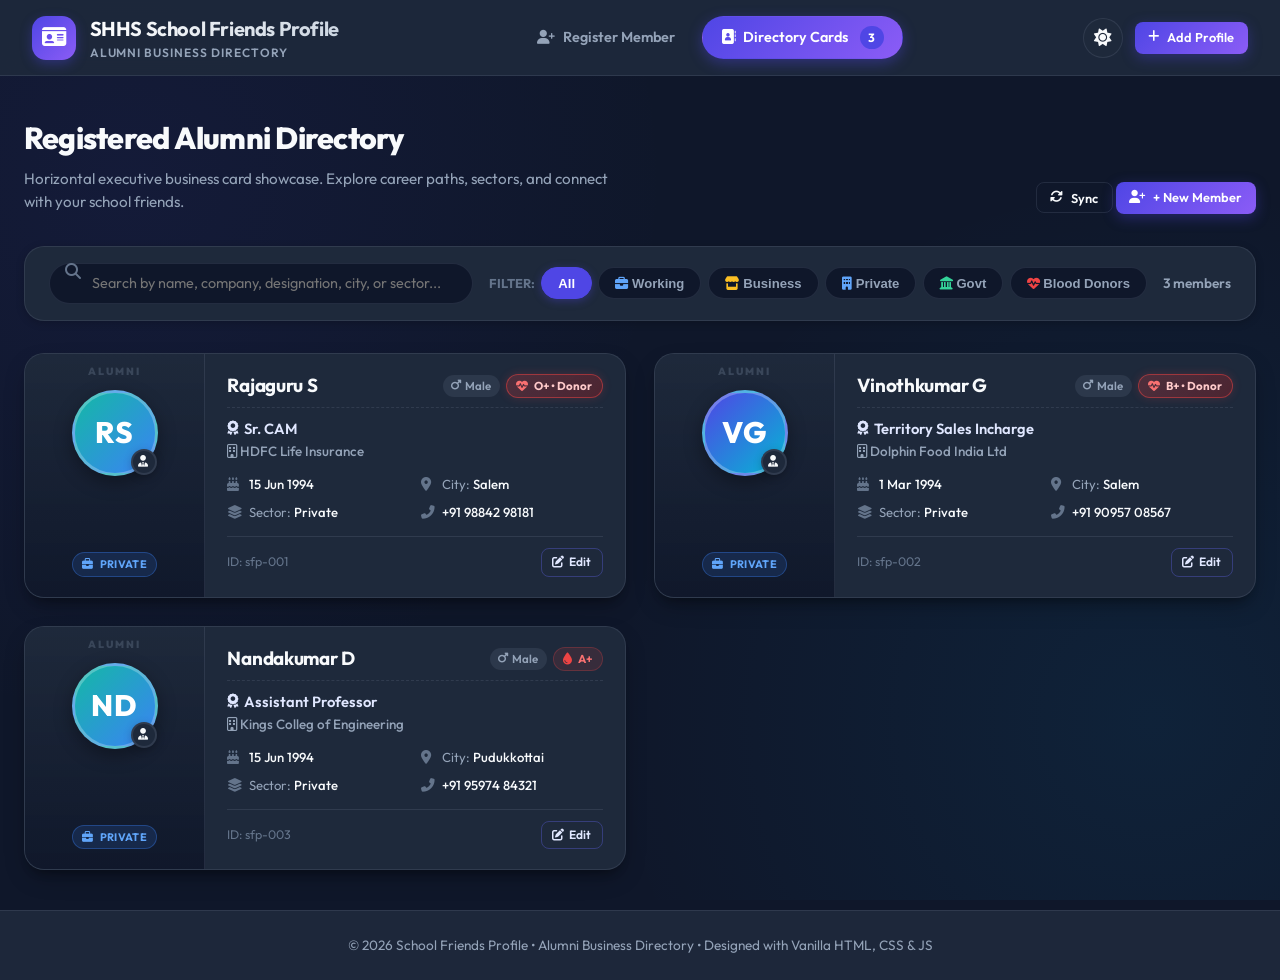
==== commit e0d52bd4: "New" ====
--- a/profiles.html
+++ b/profiles.html
@@ -70,12 +70,12 @@
     <div class="page-intro">
       <div>
         <h2 class="page-title">Registered Alumni Directory</h2>
-        <p class="page-subtitle">Horizontal executive 30:70 business card showcase. Explore career paths, sectors, and
+        <p class="page-subtitle">Horizontal executive business card showcase. Explore career paths, sectors, and
           connect with your school friends.</p>
       </div>
       <div class="page-intro-actions">
         <button type="button" class="btn btn-outline btn-sm" id="syncSheetBtn"
-          title="Pull latest registrations directly">
+          title="Sync latest registrations from Database">
           <i class="fas fa-sync-alt"></i> Sync
         </button>
         <a href="index.html" class="btn btn-primary btn-sm">
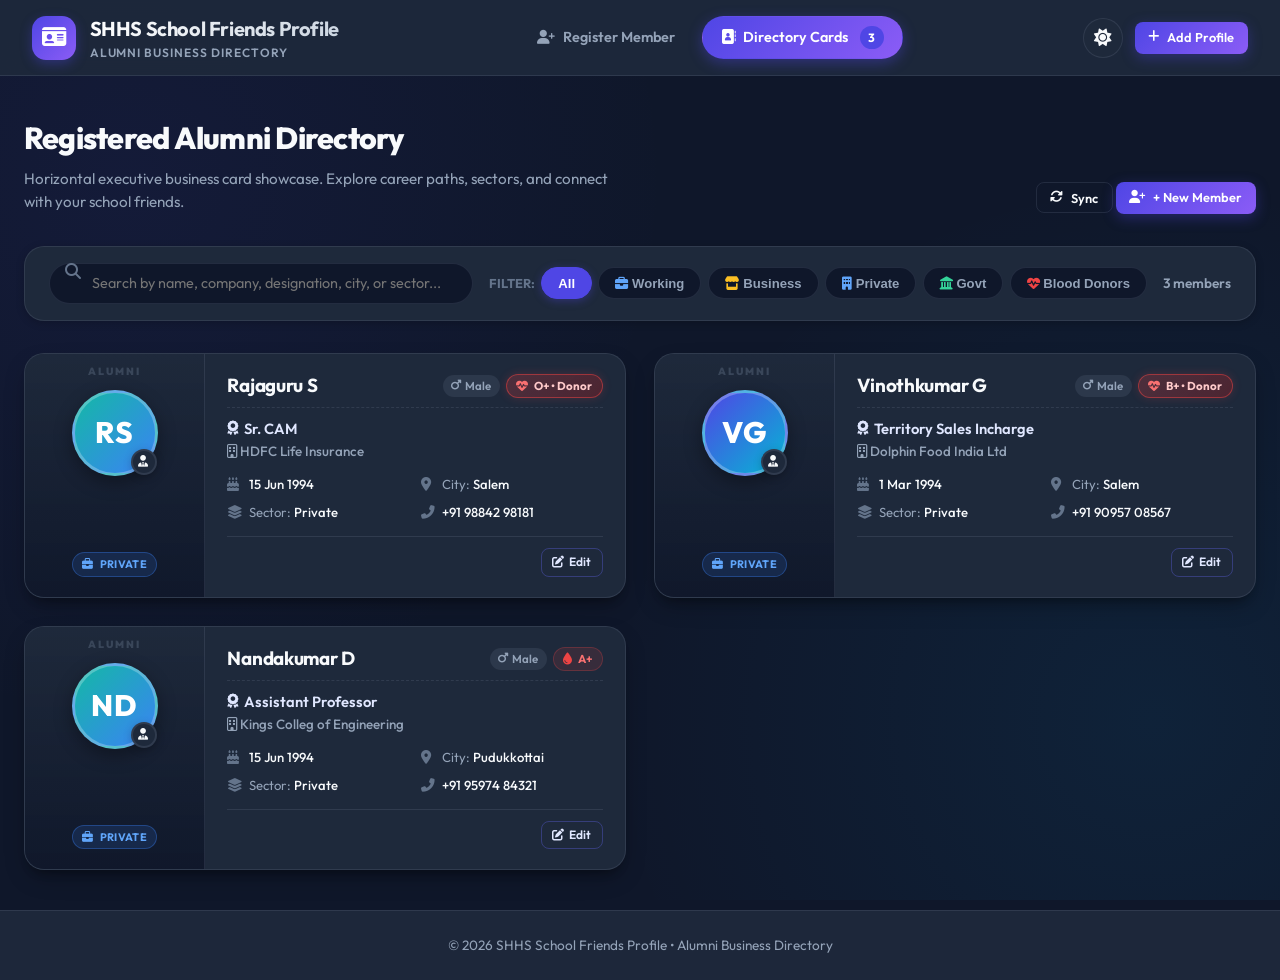
==== commit 7b682ead: "New 1" ====
--- a/profiles.html
+++ b/profiles.html
@@ -128,8 +128,7 @@
 
   <!-- Footer -->
   <footer class="site-footer">
-    <p>&copy; 2026 School Friends Profile &bull; Alumni Business Directory &bull; Designed with Vanilla HTML, CSS & JS
-    </p>
+    <p>&copy; 2026 SHHS School Friends Profile &bull; Alumni Business Directory </p>
   </footer>
 
   <!-- Scripts -->
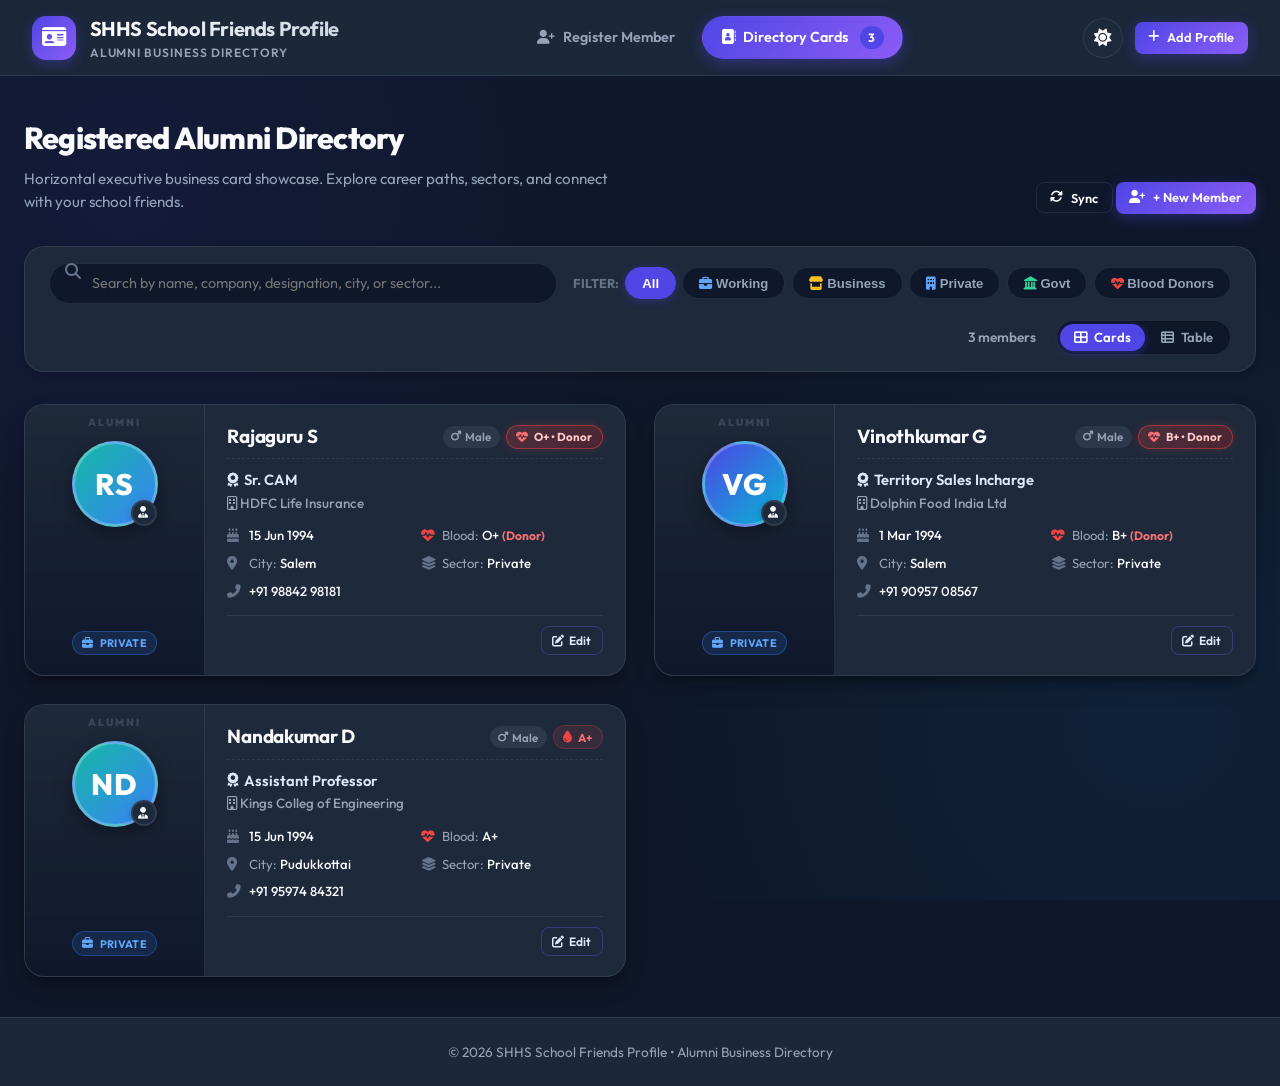
==== commit b56015c9: "added loadder" ====
--- a/profiles.html
+++ b/profiles.html
@@ -115,14 +115,190 @@
         </button>
       </div>
 
-      <div style="font-size: 0.85rem; color: var(--text-muted); font-weight: 600;" id="filteredCount">
-        Showing all members
+      <div class="filter-bar-right">
+        <div style="font-size: 0.85rem; color: var(--text-muted); font-weight: 600;" id="filteredCount">
+          <span class="loading-pulse-badge"><i class="fas fa-circle-notch fa-spin"></i> Loading alumni profiles from database...</span>
+        </div>
+
+        <!-- View Switcher (Card View vs Table View) -->
+        <div class="view-toggle-wrap" role="group" aria-label="Directory View Mode">
+          <button type="button" class="view-toggle-btn active" id="viewCardBtn" title="Cards View" data-view="cards">
+            <i class="fas fa-th-large"></i> <span>Cards</span>
+          </button>
+          <button type="button" class="view-toggle-btn" id="viewTableBtn" title="Table View" data-view="table">
+            <i class="fas fa-table-list"></i> <span>Table</span>
+          </button>
+        </div>
       </div>
     </section>
 
     <!-- 30:70 Horizontal Business Cards Grid -->
     <section class="biz-cards-grid" id="bizCardsContainer">
-      <!-- Cards rendered dynamically via js/profiles.js -->
+      <!-- Initial Skeleton Shimmer Cards -->
+      <article class="biz-card skeleton-card" aria-hidden="true">
+        <div class="biz-card-visual">
+          <div class="biz-avatar-box">
+            <div class="skeleton-avatar skeleton-shimmer"></div>
+          </div>
+          <div class="skeleton-shimmer skeleton-pill" style="width: 82px; height: 26px; margin-top: 0.65rem;"></div>
+        </div>
+        <div class="biz-card-content">
+          <div>
+            <div class="biz-card-header" style="margin-bottom: 0.75rem;">
+              <div class="skeleton-shimmer" style="width: 48%; height: 26px; border-radius: 6px;"></div>
+              <div style="display: flex; gap: 0.4rem;">
+                <div class="skeleton-shimmer skeleton-pill" style="width: 58px; height: 22px;"></div>
+                <div class="skeleton-shimmer skeleton-pill" style="width: 78px; height: 22px;"></div>
+              </div>
+            </div>
+            <div class="biz-role-section" style="margin-bottom: 0.85rem;">
+              <div class="skeleton-shimmer" style="width: 65%; height: 18px; border-radius: 4px; margin-bottom: 0.4rem;"></div>
+              <div class="skeleton-shimmer" style="width: 42%; height: 16px; border-radius: 4px;"></div>
+            </div>
+            <div class="biz-meta-grid">
+              <div class="skeleton-shimmer" style="height: 38px; border-radius: 8px;"></div>
+              <div class="skeleton-shimmer" style="height: 38px; border-radius: 8px;"></div>
+              <div class="skeleton-shimmer" style="height: 38px; border-radius: 8px;"></div>
+              <div class="skeleton-shimmer" style="height: 38px; border-radius: 8px;"></div>
+            </div>
+          </div>
+          <div class="biz-card-footer" style="margin-top: 1rem;">
+            <div class="skeleton-shimmer" style="width: 72px; height: 28px; border-radius: 6px; margin-left: auto;"></div>
+          </div>
+        </div>
+      </article>
+
+      <article class="biz-card skeleton-card" aria-hidden="true">
+        <div class="biz-card-visual">
+          <div class="biz-avatar-box">
+            <div class="skeleton-avatar skeleton-shimmer"></div>
+          </div>
+          <div class="skeleton-shimmer skeleton-pill" style="width: 82px; height: 26px; margin-top: 0.65rem;"></div>
+        </div>
+        <div class="biz-card-content">
+          <div>
+            <div class="biz-card-header" style="margin-bottom: 0.75rem;">
+              <div class="skeleton-shimmer" style="width: 52%; height: 26px; border-radius: 6px;"></div>
+              <div style="display: flex; gap: 0.4rem;">
+                <div class="skeleton-shimmer skeleton-pill" style="width: 58px; height: 22px;"></div>
+                <div class="skeleton-shimmer skeleton-pill" style="width: 78px; height: 22px;"></div>
+              </div>
+            </div>
+            <div class="biz-role-section" style="margin-bottom: 0.85rem;">
+              <div class="skeleton-shimmer" style="width: 60%; height: 18px; border-radius: 4px; margin-bottom: 0.4rem;"></div>
+              <div class="skeleton-shimmer" style="width: 45%; height: 16px; border-radius: 4px;"></div>
+            </div>
+            <div class="biz-meta-grid">
+              <div class="skeleton-shimmer" style="height: 38px; border-radius: 8px;"></div>
+              <div class="skeleton-shimmer" style="height: 38px; border-radius: 8px;"></div>
+              <div class="skeleton-shimmer" style="height: 38px; border-radius: 8px;"></div>
+              <div class="skeleton-shimmer" style="height: 38px; border-radius: 8px;"></div>
+            </div>
+          </div>
+          <div class="biz-card-footer" style="margin-top: 1rem;">
+            <div class="skeleton-shimmer" style="width: 72px; height: 28px; border-radius: 6px; margin-left: auto;"></div>
+          </div>
+        </div>
+      </article>
+
+      <article class="biz-card skeleton-card" aria-hidden="true">
+        <div class="biz-card-visual">
+          <div class="biz-avatar-box">
+            <div class="skeleton-avatar skeleton-shimmer"></div>
+          </div>
+          <div class="skeleton-shimmer skeleton-pill" style="width: 82px; height: 26px; margin-top: 0.65rem;"></div>
+        </div>
+        <div class="biz-card-content">
+          <div>
+            <div class="biz-card-header" style="margin-bottom: 0.75rem;">
+              <div class="skeleton-shimmer" style="width: 44%; height: 26px; border-radius: 6px;"></div>
+              <div style="display: flex; gap: 0.4rem;">
+                <div class="skeleton-shimmer skeleton-pill" style="width: 58px; height: 22px;"></div>
+                <div class="skeleton-shimmer skeleton-pill" style="width: 78px; height: 22px;"></div>
+              </div>
+            </div>
+            <div class="biz-role-section" style="margin-bottom: 0.85rem;">
+              <div class="skeleton-shimmer" style="width: 55%; height: 18px; border-radius: 4px; margin-bottom: 0.4rem;"></div>
+              <div class="skeleton-shimmer" style="width: 38%; height: 16px; border-radius: 4px;"></div>
+            </div>
+            <div class="biz-meta-grid">
+              <div class="skeleton-shimmer" style="height: 38px; border-radius: 8px;"></div>
+              <div class="skeleton-shimmer" style="height: 38px; border-radius: 8px;"></div>
+              <div class="skeleton-shimmer" style="height: 38px; border-radius: 8px;"></div>
+              <div class="skeleton-shimmer" style="height: 38px; border-radius: 8px;"></div>
+            </div>
+          </div>
+          <div class="biz-card-footer" style="margin-top: 1rem;">
+            <div class="skeleton-shimmer" style="width: 72px; height: 28px; border-radius: 6px; margin-left: auto;"></div>
+          </div>
+        </div>
+      </article>
+    </section>
+
+    <!-- Executive Directory Table View -->
+    <section class="biz-table-container" id="bizTableContainer" style="display: none;">
+      <div class="table-responsive">
+        <table class="biz-table" id="bizTable">
+          <thead>
+            <tr>
+              <th scope="col" style="min-width: 220px;">Member</th>
+              <th scope="col" style="min-width: 200px;">Career & Role</th>
+              <th scope="col" style="min-width: 120px;">Sector</th>
+              <th scope="col" style="min-width: 140px;">Location</th>
+              <th scope="col" style="min-width: 110px;">Blood Group</th>
+              <th scope="col" style="min-width: 140px;">Contact</th>
+              <th scope="col" style="text-align: right; min-width: 90px;">Action</th>
+            </tr>
+          </thead>
+          <tbody id="bizTableBody">
+            <!-- Table Skeleton Shimmer Rows -->
+            <tr class="skeleton-table-row" aria-hidden="true">
+              <td>
+                <div class="table-member-cell">
+                  <div class="skeleton-shimmer" style="width: 40px; height: 40px; border-radius: 50%; flex-shrink: 0;"></div>
+                  <div style="flex: 1;">
+                    <div class="skeleton-shimmer" style="width: 120px; height: 16px; border-radius: 4px; margin-bottom: 5px;"></div>
+                    <div class="skeleton-shimmer" style="width: 70px; height: 12px; border-radius: 4px;"></div>
+                  </div>
+                </div>
+              </td>
+              <td>
+                <div class="table-role-cell">
+                  <div class="skeleton-shimmer" style="width: 140px; height: 16px; border-radius: 4px; margin-bottom: 5px;"></div>
+                  <div class="skeleton-shimmer" style="width: 110px; height: 14px; border-radius: 4px;"></div>
+                </div>
+              </td>
+              <td><div class="skeleton-shimmer skeleton-pill" style="width: 80px; height: 24px;"></div></td>
+              <td><div class="skeleton-shimmer" style="width: 95px; height: 16px; border-radius: 4px;"></div></td>
+              <td><div class="skeleton-shimmer skeleton-pill" style="width: 65px; height: 22px;"></div></td>
+              <td><div class="skeleton-shimmer" style="width: 105px; height: 16px; border-radius: 4px;"></div></td>
+              <td style="text-align: right;"><div class="skeleton-shimmer" style="width: 65px; height: 28px; border-radius: 6px; margin-left: auto;"></div></td>
+            </tr>
+            <tr class="skeleton-table-row" aria-hidden="true">
+              <td>
+                <div class="table-member-cell">
+                  <div class="skeleton-shimmer" style="width: 40px; height: 40px; border-radius: 50%; flex-shrink: 0;"></div>
+                  <div style="flex: 1;">
+                    <div class="skeleton-shimmer" style="width: 130px; height: 16px; border-radius: 4px; margin-bottom: 5px;"></div>
+                    <div class="skeleton-shimmer" style="width: 60px; height: 12px; border-radius: 4px;"></div>
+                  </div>
+                </div>
+              </td>
+              <td>
+                <div class="table-role-cell">
+                  <div class="skeleton-shimmer" style="width: 130px; height: 16px; border-radius: 4px; margin-bottom: 5px;"></div>
+                  <div class="skeleton-shimmer" style="width: 90px; height: 14px; border-radius: 4px;"></div>
+                </div>
+              </td>
+              <td><div class="skeleton-shimmer skeleton-pill" style="width: 80px; height: 24px;"></div></td>
+              <td><div class="skeleton-shimmer" style="width: 95px; height: 16px; border-radius: 4px;"></div></td>
+              <td><div class="skeleton-shimmer skeleton-pill" style="width: 65px; height: 22px;"></div></td>
+              <td><div class="skeleton-shimmer" style="width: 105px; height: 16px; border-radius: 4px;"></div></td>
+              <td style="text-align: right;"><div class="skeleton-shimmer" style="width: 65px; height: 28px; border-radius: 6px; margin-left: auto;"></div></td>
+            </tr>
+          </tbody>
+        </table>
+      </div>
     </section>
   </main>
 
--- a/css/style.css
+++ b/css/style.css
@@ -533,6 +533,29 @@
   color: var(--primary);
 }
 
+/* Gender Selection Active Highlights */
+.sector-option input[name="gender"][value="Male"]:checked + .sector-label {
+  border-color: #38bdf8;
+  background: rgba(56, 189, 248, 0.15);
+  box-shadow: 0 0 0 2px rgba(56, 189, 248, 0.35);
+  color: #fff;
+}
+
+[data-theme="light"] .sector-option input[name="gender"][value="Male"]:checked + .sector-label {
+  color: #0284c7;
+}
+
+.sector-option input[name="gender"][value="Female"]:checked + .sector-label {
+  border-color: #f472b6;
+  background: rgba(244, 114, 182, 0.15);
+  box-shadow: 0 0 0 2px rgba(244, 114, 182, 0.35);
+  color: #fff;
+}
+
+[data-theme="light"] .sector-option input[name="gender"][value="Female"]:checked + .sector-label {
+  color: #db2777;
+}
+
 .sector-label i {
   font-size: 1.25rem;
 }
@@ -919,6 +942,24 @@
   color: #991b1b;
   border-color: #f87171;
 }
+
+.blood-badge.neutral {
+  background: rgba(148, 163, 184, 0.1);
+  color: var(--text-dim);
+  border-color: rgba(148, 163, 184, 0.25);
+  box-shadow: none;
+}
+
+.blood-badge.neutral i {
+  color: var(--text-dim);
+}
+
+[data-theme="light"] .blood-badge.neutral {
+  background: #f1f5f9;
+  color: #64748b;
+  border-color: #cbd5e1;
+}
+
 
 .donor-toggle-card {
   display: flex;
@@ -1971,4 +2012,504 @@
 .btn-emerald:hover {
   background: #059669;
   box-shadow: 0 4px 12px rgba(16, 185, 129, 0.35);
+}
+
+/* ==========================================================================
+   Loaders, Spinners & Skeleton Shimmer Design System
+   ========================================================================== */
+
+/* Top Slim Progress Bar (Indeterminate Neon Bar) */
+.top-progress-bar {
+  position: fixed;
+  top: 0;
+  left: 0;
+  width: 100%;
+  height: 3px;
+  z-index: 99999;
+  pointer-events: none;
+  opacity: 0;
+  transition: opacity 0.25s ease;
+  overflow: hidden;
+  background: transparent;
+}
+
+.top-progress-bar.loading {
+  opacity: 1;
+}
+
+.top-progress-bar.loading::after {
+  content: '';
+  position: absolute;
+  top: 0;
+  left: 0;
+  bottom: 0;
+  width: 40%;
+  background: linear-gradient(90deg, #4f46e5, #06b6d4, #10b981);
+  box-shadow: 0 0 12px rgba(6, 182, 212, 0.8), 0 0 6px rgba(79, 70, 229, 0.6);
+  border-radius: 0 3px 3px 0;
+  animation: topProgressIndeterminate 1.4s cubic-bezier(0.65, 0.815, 0.735, 0.395) infinite;
+}
+
+.top-progress-bar.finish::after {
+  width: 100%;
+  transition: width 0.2s ease-out;
+  animation: none;
+}
+
+@keyframes topProgressIndeterminate {
+  0% {
+    left: -40%;
+    width: 30%;
+  }
+  60% {
+    left: 60%;
+    width: 60%;
+  }
+  100% {
+    left: 110%;
+    width: 40%;
+  }
+}
+
+/* Global Glassmorphism Loading Overlay */
+.global-loading-overlay {
+  position: fixed;
+  inset: 0;
+  z-index: 10000;
+  display: flex;
+  align-items: center;
+  justify-content: center;
+  background: rgba(15, 23, 42, 0.78);
+  backdrop-filter: blur(8px);
+  -webkit-backdrop-filter: blur(8px);
+  opacity: 0;
+  visibility: hidden;
+  transition: opacity 0.3s cubic-bezier(0.4, 0, 0.2, 1), visibility 0.3s cubic-bezier(0.4, 0, 0.2, 1);
+}
+
+[data-theme="light"] .global-loading-overlay {
+  background: rgba(241, 245, 249, 0.82);
+}
+
+.global-loading-overlay.active {
+  opacity: 1;
+  visibility: visible;
+}
+
+.loading-modal-card {
+  background: var(--bg-surface);
+  border: 1px solid var(--border-color);
+  box-shadow: var(--shadow-lg), 0 0 35px rgba(79, 70, 229, 0.25);
+  border-radius: var(--radius-lg);
+  padding: 2.25rem 2.5rem;
+  width: 90%;
+  max-width: 420px;
+  text-align: center;
+  display: flex;
+  flex-direction: column;
+  align-items: center;
+  transform: scale(0.92) translateY(14px);
+  transition: transform 0.3s cubic-bezier(0.34, 1.56, 0.64, 1);
+}
+
+.global-loading-overlay.active .loading-modal-card {
+  transform: scale(1) translateY(0);
+}
+
+/* Multi-Ring Futuristic Spinner */
+.loader-visual {
+  position: relative;
+  width: 76px;
+  height: 76px;
+  margin-bottom: 1.25rem;
+  display: flex;
+  align-items: center;
+  justify-content: center;
+}
+
+.loader-spinner-outer {
+  position: absolute;
+  inset: 0;
+  border-radius: 50%;
+  border: 3px solid transparent;
+  border-top-color: var(--primary);
+  border-right-color: var(--secondary);
+  animation: spinOuter 1.2s cubic-bezier(0.68, -0.55, 0.27, 1.55) infinite;
+}
+
+.loader-spinner-inner {
+  position: absolute;
+  inset: 9px;
+  border-radius: 50%;
+  border: 2px dashed rgba(139, 92, 246, 0.55);
+  animation: spinInner 2s linear infinite reverse;
+}
+
+.loader-icon-center {
+  color: var(--primary-light);
+  font-size: 1.5rem;
+  animation: pulseIcon 1.6s ease-in-out infinite;
+}
+
+@keyframes spinOuter {
+  0% { transform: rotate(0deg); }
+  100% { transform: rotate(360deg); }
+}
+
+@keyframes spinInner {
+  0% { transform: rotate(0deg); }
+  100% { transform: rotate(-360deg); }
+}
+
+@keyframes pulseIcon {
+  0%, 100% { transform: scale(1); opacity: 0.85; color: var(--primary-light); }
+  50% { transform: scale(1.15); opacity: 1; color: var(--secondary); }
+}
+
+.loading-title {
+  font-size: 1.25rem;
+  font-weight: 700;
+  color: var(--text-main);
+  margin-bottom: 0.35rem;
+  letter-spacing: -0.01em;
+}
+
+.loading-subtitle {
+  font-size: 0.88rem;
+  color: var(--text-muted);
+  line-height: 1.5;
+  margin-bottom: 1.15rem;
+}
+
+.loading-dots {
+  display: flex;
+  gap: 0.45rem;
+  align-items: center;
+  justify-content: center;
+}
+
+.loading-dots span {
+  width: 7px;
+  height: 7px;
+  border-radius: 50%;
+  background: var(--primary);
+  animation: dotPulse 1.4s ease-in-out infinite both;
+}
+
+.loading-dots span:nth-child(1) { animation-delay: -0.32s; }
+.loading-dots span:nth-child(2) { animation-delay: -0.16s; }
+.loading-dots span:nth-child(3) { animation-delay: 0s; }
+
+@keyframes dotPulse {
+  0%, 80%, 100% { transform: scale(0.4); opacity: 0.4; }
+  40% { transform: scale(1.1); opacity: 1; background: var(--secondary); }
+}
+
+/* Button Spinner */
+.btn-spinner {
+  display: inline-block;
+  width: 14px;
+  height: 14px;
+  border: 2px solid rgba(255, 255, 255, 0.3);
+  border-radius: 50%;
+  border-top-color: #ffffff;
+  animation: btnSpin 0.7s linear infinite;
+  vertical-align: middle;
+  margin-right: 0.45rem;
+}
+
+@keyframes btnSpin {
+  to { transform: rotate(360deg); }
+}
+
+.btn.btn-loading {
+  opacity: 0.85;
+  cursor: not-allowed !important;
+  pointer-events: none;
+}
+
+/* Skeleton Loading Elements for 30:70 Business Cards */
+.skeleton-card {
+  pointer-events: none;
+  border-color: rgba(148, 163, 184, 0.12) !important;
+  background: var(--bg-card);
+  position: relative;
+  overflow: hidden;
+}
+
+.skeleton-shimmer {
+  position: relative;
+  overflow: hidden;
+  background: rgba(148, 163, 184, 0.12);
+  border-radius: var(--radius-sm);
+}
+
+[data-theme="light"] .skeleton-shimmer {
+  background: rgba(203, 213, 225, 0.55);
+}
+
+.skeleton-shimmer::after {
+  content: '';
+  position: absolute;
+  inset: 0;
+  transform: translateX(-100%);
+  background: linear-gradient(
+    90deg,
+    transparent 0%,
+    rgba(255, 255, 255, 0.08) 50%,
+    transparent 100%
+  );
+  animation: shimmerWave 1.6s infinite;
+}
+
+[data-theme="light"] .skeleton-shimmer::after {
+  background: linear-gradient(
+    90deg,
+    transparent 0%,
+    rgba(255, 255, 255, 0.65) 50%,
+    transparent 100%
+  );
+}
+
+@keyframes shimmerWave {
+  100% {
+    transform: translateX(100%);
+  }
+}
+
+.skeleton-avatar {
+  width: 76px;
+  height: 76px;
+  border-radius: 50%;
+}
+
+.skeleton-pill {
+  border-radius: 9999px;
+}
+
+.loading-pulse-badge {
+  display: inline-flex;
+  align-items: center;
+  gap: 0.5rem;
+  font-size: 0.84rem;
+  color: var(--secondary);
+  font-weight: 600;
+  animation: fadeIn 0.25s ease-in;
+}
+
+.loading-pulse-badge i {
+  color: var(--primary);
+}
+
+@keyframes fadeIn {
+  from { opacity: 0; transform: translateY(4px); }
+  to { opacity: 1; transform: translateY(0); }
+}
+
+/* ==========================================================================
+   View Mode Switcher (Card View vs Table View)
+   ========================================================================== */
+.filter-bar-right {
+  display: flex;
+  align-items: center;
+  gap: 1.25rem;
+  margin-left: auto;
+  flex-wrap: wrap;
+}
+
+@media (max-width: 820px) {
+  .filter-bar-right {
+    width: 100%;
+    justify-content: space-between;
+    margin-left: 0;
+  }
+}
+
+.view-toggle-wrap {
+  display: inline-flex;
+  align-items: center;
+  background: var(--bg-input);
+  border: 1px solid var(--border-color);
+  border-radius: var(--radius-full);
+  padding: 3px;
+  gap: 3px;
+  box-shadow: inset 0 1px 3px rgba(0, 0, 0, 0.2);
+}
+
+[data-theme="light"] .view-toggle-wrap {
+  box-shadow: inset 0 1px 2px rgba(0, 0, 0, 0.05);
+}
+
+.view-toggle-btn {
+  border: none;
+  background: transparent;
+  color: var(--text-muted);
+  font-family: inherit;
+  font-size: 0.82rem;
+  font-weight: 600;
+  padding: 0.35rem 0.85rem;
+  border-radius: var(--radius-full);
+  cursor: pointer;
+  display: inline-flex;
+  align-items: center;
+  gap: 0.45rem;
+  transition: var(--transition);
+}
+
+.view-toggle-btn:hover {
+  color: var(--text-main);
+}
+
+.view-toggle-btn.active {
+  background: var(--primary);
+  color: #ffffff;
+  box-shadow: 0 2px 8px rgba(79, 70, 229, 0.4);
+}
+
+/* ==========================================================================
+   Table View Component
+   ========================================================================== */
+.biz-table-container {
+  background: var(--bg-surface);
+  border: 1px solid var(--border-color);
+  border-radius: var(--radius-lg);
+  overflow: hidden;
+  box-shadow: var(--shadow-md);
+  margin-bottom: 2rem;
+  animation: fadeIn 0.25s ease-out;
+}
+
+.table-responsive {
+  width: 100%;
+  overflow-x: auto;
+  -webkit-overflow-scrolling: touch;
+}
+
+.biz-table {
+  width: 100%;
+  border-collapse: collapse;
+  font-size: 0.88rem;
+  text-align: left;
+  color: var(--text-main);
+}
+
+.biz-table thead {
+  background: var(--bg-surface-elevated);
+  border-bottom: 1px solid var(--border-color);
+}
+
+.biz-table th {
+  padding: 1rem 1.25rem;
+  font-size: 0.76rem;
+  font-weight: 700;
+  text-transform: uppercase;
+  letter-spacing: 0.06em;
+  color: var(--text-dim);
+  white-space: nowrap;
+}
+
+.biz-table tbody tr {
+  border-bottom: 1px solid var(--border-color);
+  transition: background-color 0.15s ease;
+}
+
+.biz-table tbody tr:last-child {
+  border-bottom: none;
+}
+
+.biz-table tbody tr:hover {
+  background: rgba(99, 102, 241, 0.05);
+}
+
+[data-theme="light"] .biz-table tbody tr:hover {
+  background: rgba(79, 70, 229, 0.04);
+}
+
+.biz-table td {
+  padding: 1rem 1.25rem;
+  vertical-align: middle;
+}
+
+.table-member-cell {
+  display: flex;
+  align-items: center;
+  gap: 0.85rem;
+}
+
+.table-avatar {
+  width: 42px;
+  height: 42px;
+  border-radius: 50%;
+  display: flex;
+  align-items: center;
+  justify-content: center;
+  font-weight: 800;
+  font-size: 0.95rem;
+  color: #fff;
+  flex-shrink: 0;
+  box-shadow: 0 2px 6px rgba(0, 0, 0, 0.25);
+  border: 1.5px solid rgba(255, 255, 255, 0.2);
+}
+
+[data-theme="light"] .table-avatar {
+  border-color: #ffffff;
+}
+
+.table-member-info {
+  display: flex;
+  flex-direction: column;
+  gap: 0.15rem;
+}
+
+.table-name {
+  font-weight: 700;
+  color: var(--text-main);
+  font-size: 0.92rem;
+  line-height: 1.25;
+}
+
+.table-meta-sub {
+  display: flex;
+  align-items: center;
+  gap: 0.45rem;
+  font-size: 0.74rem;
+  color: var(--text-muted);
+}
+
+.table-role-cell {
+  display: flex;
+  flex-direction: column;
+  gap: 0.2rem;
+}
+
+.table-designation {
+  font-weight: 600;
+  color: var(--text-main);
+  display: flex;
+  align-items: center;
+  gap: 0.35rem;
+  font-size: 0.86rem;
+}
+
+.table-company {
+  color: var(--text-muted);
+  font-size: 0.8rem;
+}
+
+.table-phone-link {
+  display: inline-flex;
+  align-items: center;
+  gap: 0.4rem;
+  color: var(--text-main);
+  font-weight: 600;
+  font-size: 0.84rem;
+  transition: var(--transition);
+}
+
+.table-phone-link:hover {
+  color: var(--secondary);
+}
+
+.skeleton-table-row td {
+  padding: 1rem 1.25rem;
 }
